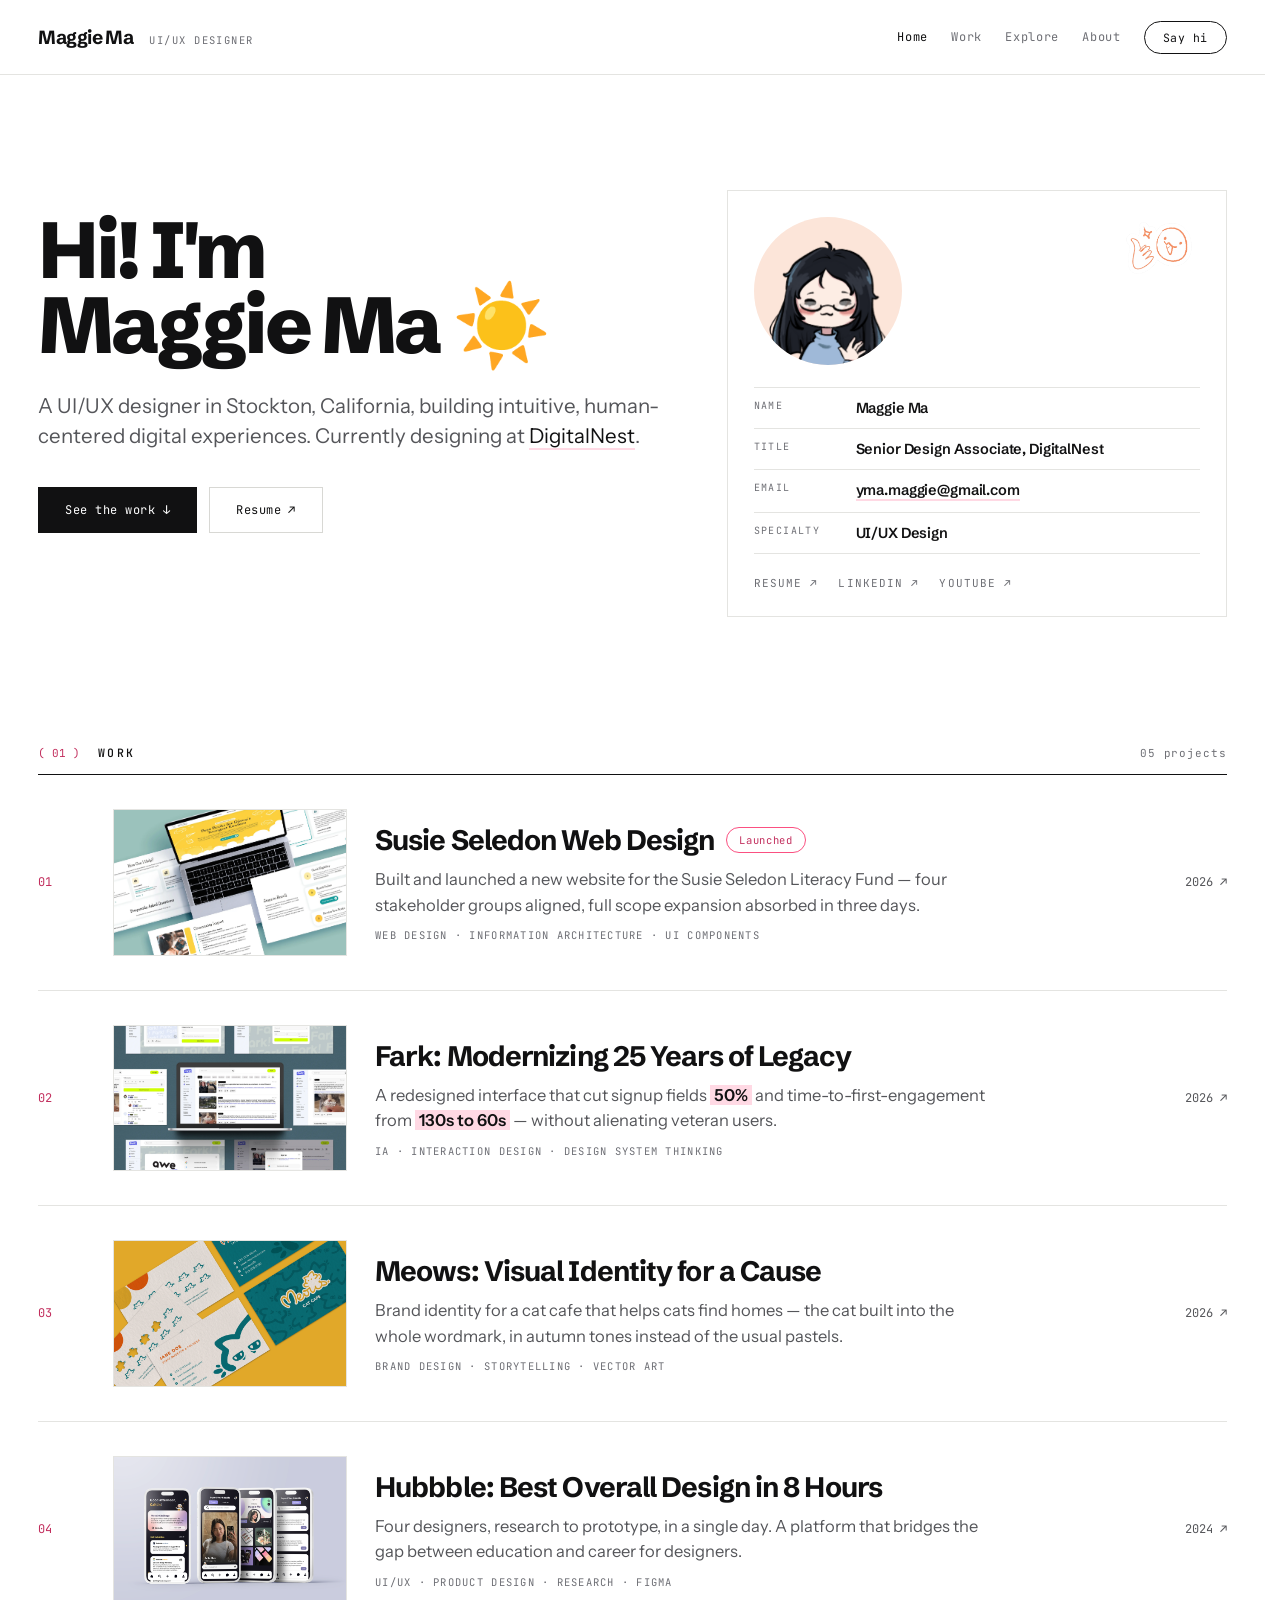
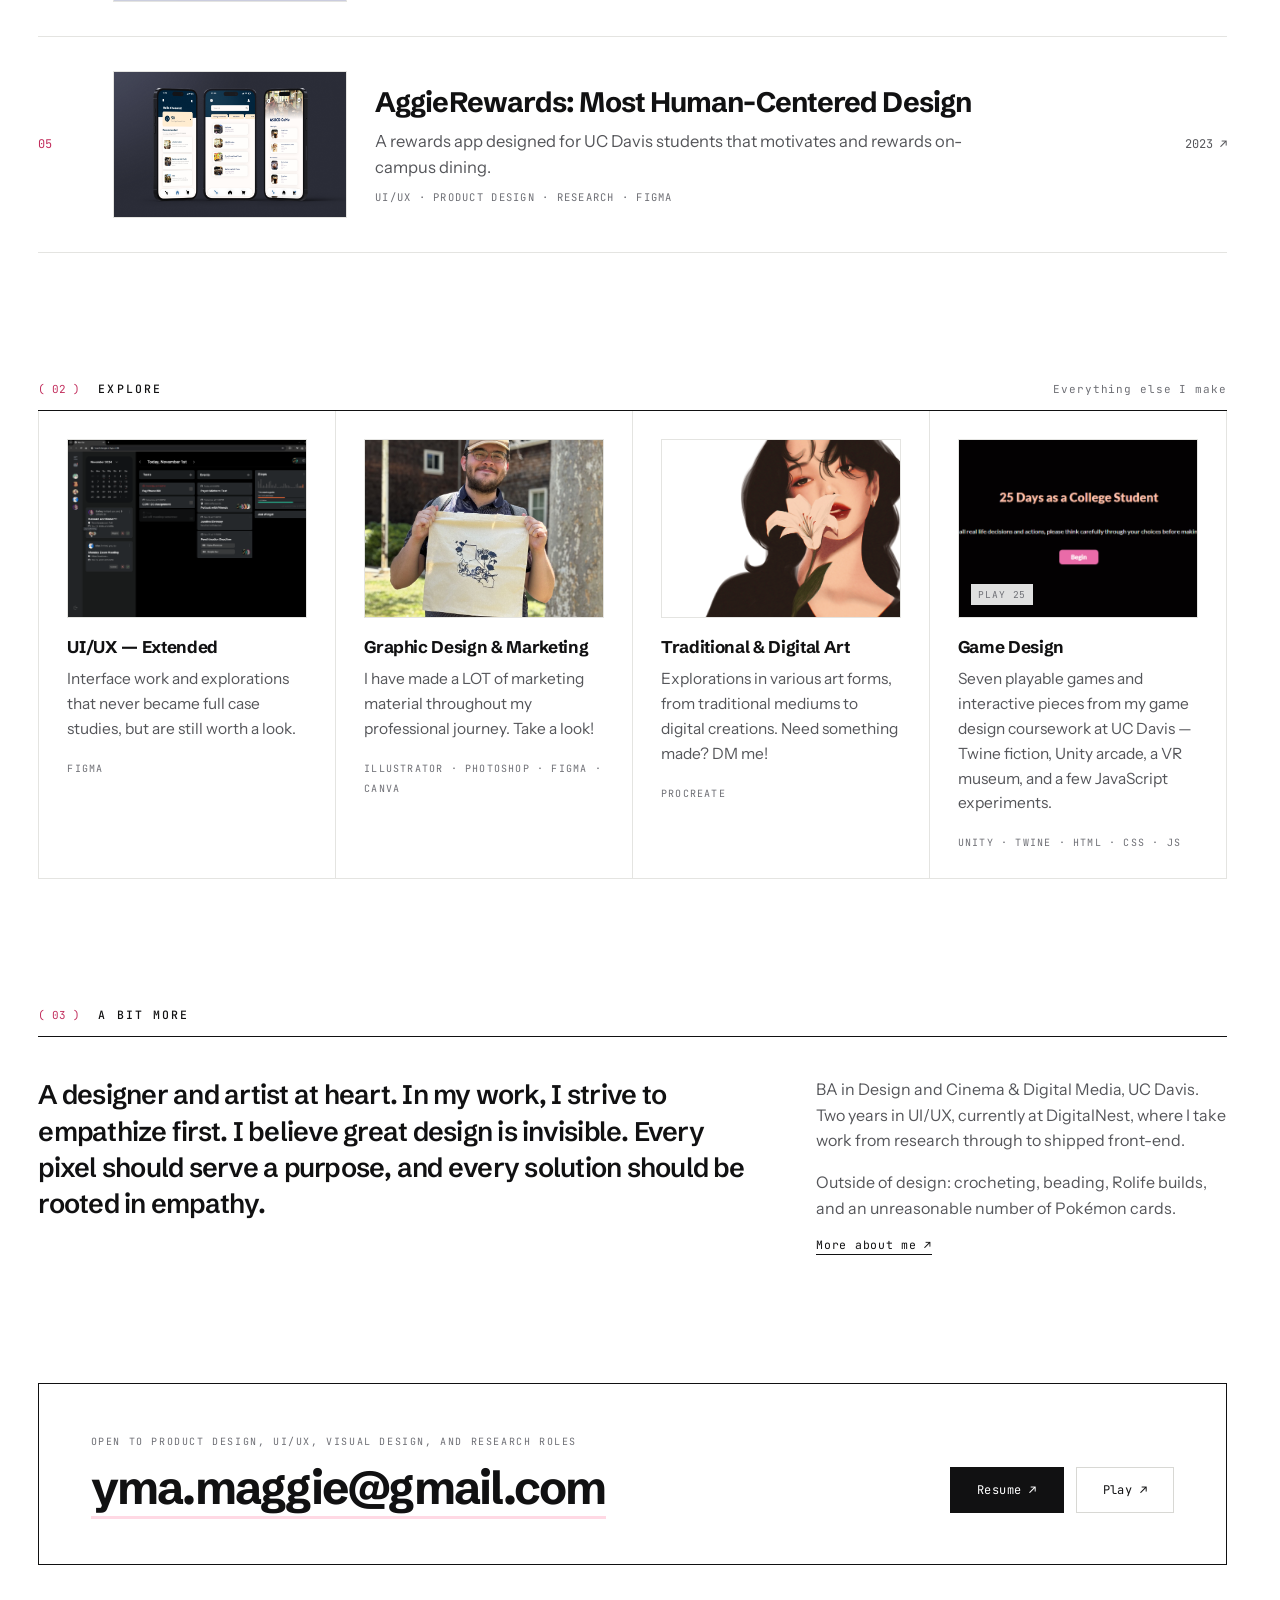
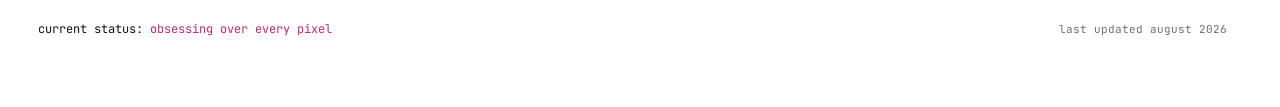
==== index.html @ 77ef9a09 "resume" ====
<!DOCTYPE html>
<html lang="en">

<head>
  <meta charset="utf-8">
  <meta name="viewport" content="width=device-width, initial-scale=1">
  <title>Maggie Ma — UI/UX Designer</title>
  <link rel="preconnect" href="https://fonts.googleapis.com">
  <link rel="preconnect" href="https://fonts.gstatic.com" crossorigin="crossorigin">
  <link
    href="https://fonts.googleapis.com/css2?family=Schibsted+Grotesk:wght@400;500;600;700;800&family=Instrument+Sans:wght@400;500;600&family=JetBrains+Mono:wght@400;500&display=swap"
    rel="stylesheet">
  <link rel="stylesheet" href="css/styles.css">
  <link rel="icon" type="image/png" href="images/favicon.png">

</head>

<body>
  <div class="page">
    <div class="site-nav" data-site-nav="true">
      <div class="nav-inner">
        <a href="#home" class="nav-brand">
          <span class="nav-brand-name">Maggie Ma</span>
          <span class="nav-brand-role">UI/UX Designer</span>
        </a>
        <div class="nav-links">
          <a href="#home" class="nav-link" data-nav="home">Home</a>
          <a href="#work" class="nav-link" data-nav="work">Work</a>
          <a href="#explore" class="nav-link" data-nav="explore">Explore</a>
          <a href="about.html" class="nav-link" data-nav="about">About</a>
          <a href="mailto:yma.maggie@gmail.com" class="nav-cta">Say hi</a>
        </div>
      </div>
    </div>
    <section id="home" class="home-hero">
      <div class="home-hero-row">
        <div class="home-hero-text">
          <h1 class="heading-hero">Hi! I'm Maggie Ma <span class="floaty">&#9728;&#65039;</span></h1>
          <p class="body-lead" style="margin-top: 30px; max-width: 60ch;">A UI/UX designer in Stockton, California,
            building intuitive, human-centered digital experiences. Currently designing at <a
              href="https://digitalnest.org" target="_blank" rel="noopener noreferrer"
              class="link-underline">DigitalNest</a>.</p>
          <div class="btn-group" style="margin-top: 36px;">
            <a href="#work" class="btn btn-dark">See the work &#8595;</a>
            <a href="https://drive.google.com/file/d/1v9c2A5avQwtP8EB7tjZPqSBOcEuLeegD/view?usp=sharing" target="_blank"
              rel="noopener noreferrer" class="btn btn-outline">Resume &#8599;</a>
          </div>
        </div>

        <div class="id-card">
          <div class="id-card-top">
            <div id="avatar" class="id-card-avatar">
              <img src="images/base.PNG" alt="Illustrated portrait of Maggie" class="id-card-avatar-layer">
              <img src="images/brows.PNG" alt="" data-move="17" class="id-card-avatar-layer">
              <img src="images/cheeks.png" alt="" data-move="14" class="id-card-avatar-layer">
              <img src="images/eyes.GIF" alt="" data-move="11" class="id-card-avatar-layer">
              <img src="images/glasses.PNG" alt="" data-move="8" class="id-card-avatar-layer">
              <img src="images/mouth.png" alt="" data-move="5" class="id-card-avatar-layer">
              <img src="images/hairtop.png" alt="" class="id-card-avatar-layer">
            </div>
            <div class="id-card-doodle">
              <img src="images/doodle.png" alt="">
            </div>
          </div>

          <div class="id-card-rows">
            <div class="id-card-row">
              <span class="id-card-row-label">Name</span>
              <span class="id-card-row-value">Maggie Ma</span>
            </div>
            <div class="id-card-row">
              <span class="id-card-row-label">Title</span>
              <span class="id-card-row-value">Senior Design Associate, DigitalNest</span>
            </div>
            <div class="id-card-row">
              <span class="id-card-row-label">Email</span>
              <a href="mailto:yma.maggie@gmail.com" class="id-card-row-value is-link">yma.maggie@gmail.com</a>
            </div>
            <div class="id-card-row">
              <span class="id-card-row-label">Specialty</span>
              <span class="id-card-row-value">UI/UX Design</span>
            </div>
          </div>

          <div class="id-card-links">
            <a href="https://drive.google.com/file/d/1v9c2A5avQwtP8EB7tjZPqSBOcEuLeegD/view?usp=sharing" target="_blank"
              rel="noopener noreferrer" aria-label="Resume (PDF)">Resume &#8599;</a>
            <a href="https://www.linkedin.com/in/maggiema209/" target="_blank" rel="noopener noreferrer"
              aria-label="LinkedIn">LinkedIn &#8599;</a>
            <a href="https://www.youtube.com/@celice_/videos" target="_blank" rel="noopener noreferrer"
              aria-label="YouTube">YouTube &#8599;</a>
          </div>
        </div>
      </div>
    </section>

    <section id="work" class="home-hero"
      style="padding-top: clamp(80px, 10vw, 130px); scroll-margin-top: calc(16px - clamp(80px, 10vw, 130px));">
      <div class="section-heading-row">
        <div class="section-heading-group">
          <span class="section-index">( 01 )</span>
          <h2 class="nav-label">Work</h2>
        </div>
        <span class="section-count">05 projects</span>
      </div>

      <a href="seledon-case-study.html" class="work-row">
        <span class="work-row-number">01</span>
        <img src="images/seledon_thumbnail.webp" alt="Susie Seledon Literacy Fund website" class="work-row-thumb">
        <div class="work-row-info">
          <div class="work-row-title-line">
            <h3 class="heading-card">Susie Seledon Web Design</h3> <span class="tag-pill">Launched</span>
          </div>
          <p class="work-row-desc">Built and launched a new website for the Susie Seledon Literacy Fund — four
            stakeholder groups aligned, full scope expansion absorbed in three days.</p>
          <span class="work-row-skills">Web Design &middot; Information Architecture &middot; UI Components</span>
        </div>
        <span class="work-row-year">2026 &#8599;</span>
      </a>

      <a href="fark-case-study.html" class="work-row">
        <span class="work-row-number">02</span>
        <img src="images/fark_thumbnail.webp" alt="Fark.com redesign screens" class="work-row-thumb">
        <div class="work-row-info">
          <div class="work-row-title-line">
            <h3 class="heading-card">Fark: Modernizing 25 Years of Legacy</h3>
          </div>
          <p class="work-row-desc">A redesigned interface that cut signup fields <strong class="mark">50%</strong> and
            time-to-first-engagement from <strong class="mark">130s to 60s</strong> — without alienating veteran users.
          </p>
          <span class="work-row-skills">IA &middot; Interaction Design &middot; Design System Thinking</span>
        </div>
        <span class="work-row-year">2026 &#8599;</span>
      </a>

      <a href="meows-case-study.html" class="work-row">
        <span class="work-row-number">03</span>
        <img src="images/meows_thumbnail.png" alt="Meows Cat Cafe brand collateral" class="work-row-thumb">
        <div class="work-row-info">
          <div class="work-row-title-line">
            <h3 class="heading-card">Meows: Visual Identity for a Cause</h3>
          </div>
          <p class="work-row-desc">Brand identity for a cat cafe that helps cats find homes — the cat built into the
            whole wordmark, in autumn tones instead of the usual pastels.</p>
          <span class="work-row-skills">Brand Design &middot; Storytelling &middot; Vector Art</span>
        </div>
        <span class="work-row-year">2026 &#8599;</span>
      </a>

      <a href="hubbble-case-study.html" class="work-row">
        <span class="work-row-number">04</span>
        <img src="images/hubbble.png" alt="Hubbble app screens" class="work-row-thumb">
        <div class="work-row-info">
          <div class="work-row-title-line">
            <h3 class="heading-card">Hubbble: Best Overall Design in 8 Hours</h3>
          </div>
          <p class="work-row-desc">Four designers, research to prototype, in a single day. A platform that bridges the
            gap between education and career for designers.</p>
          <span class="work-row-skills">UI/UX &middot; Product Design &middot; Research &middot; Figma</span>
        </div>
        <span class="work-row-year">2024 &#8599;</span>
      </a>

      <a href="aggierewards-case-study.html" class="work-row">
        <span class="work-row-number">05</span>
        <img src="images/aggierewards.png" alt="AggieRewards app screens" class="work-row-thumb">
        <div class="work-row-info">
          <div class="work-row-title-line">
            <h3 class="heading-card">AggieRewards: Most Human-Centered Design</h3>
          </div>
          <p class="work-row-desc">A rewards app designed for UC Davis students that motivates and rewards on-campus
            dining.</p>
          <span class="work-row-skills">UI/UX &middot; Product Design &middot; Research &middot; Figma</span>
        </div>
        <span class="work-row-year">2023 &#8599;</span>
      </a>

    </section>

    <section id="explore" class="home-hero"
      style="padding-top: clamp(80px, 10vw, 130px); scroll-margin-top: calc(16px - clamp(80px, 10vw, 130px));">
      <div class="section-heading-row">
        <div class="section-heading-group">
          <span class="section-index">( 02 )</span>
          <h2 class="nav-label">Explore</h2>
        </div>
        <span class="section-count">Everything else I make</span>
      </div>

      <div class="explore-grid" style="border-top: 0; margin-top: 0;">
        <a href="uiux-extended.html" class="explore-card">
          <img src="images/design_thumbnail.png"
            alt="Dashboard interface concept with tasks, events and activity widgets" class="explore-card-img"
            style="object-position: left top;">
          <div>
            <h3 class="heading-xs">UI/UX &mdash; Extended</h3>
            <p class="explore-card-desc">Interface work and explorations that never became full case studies, but are
              still worth a look.</p>
            <span class="explore-card-tag">Figma</span>
          </div>
        </a>

        <a href="graphic-design.html" class="explore-card">
          <img src="images/marketing_totebag.jpg" alt="Screen-printed UC Davis transfer tote bag held up on campus"
            class="explore-card-img">
          <div>
            <h3 class="heading-xs">Graphic Design &amp; Marketing</h3>
            <p class="explore-card-desc">I have made a LOT of marketing material throughout my professional journey.
              Take a look!</p>
            <span class="explore-card-tag">Illustrator &middot; Photoshop &middot; Figma &middot; Canva</span>
          </div>
        </a>

        <a href="art.html" class="explore-card">
          <img src="images/art_lily.png" alt="Digital painting of a woman holding a white lily" class="explore-card-img"
            style="object-position: center top; background: var(--color-white);">
          <div>
            <h3 class="heading-xs">Traditional &amp; Digital Art</h3>
            <p class="explore-card-desc">Explorations in various art forms, from traditional mediums to digital
              creations. Need something made? DM me!</p>
            <span class="explore-card-tag">Procreate</span>
          </div>
        </a>

        <a href="play.html" class="explore-card explore-card--wide">
          <div class="explore-card-swatch"
            style="background-image: url('images/play_25.png'), repeating-linear-gradient(135deg, #efefec 0 1px, transparent 1px 11px); background-size: cover, auto;">
            <span class="swatch-chip">play 25</span>
          </div>
          <div>
            <h3 class="heading-xs">Game Design</h3>
            <p class="explore-card-desc" style="max-width: 68ch;">Seven playable games and interactive pieces from my
              game design coursework at UC Davis &mdash; Twine fiction, Unity arcade, a VR museum, and a few JavaScript
              experiments.</p>
            <span class="explore-card-tag">Unity &middot; Twine &middot; HTML &middot; CSS &middot; JS</span>
          </div>
        </a>
      </div>
    </section>

    <section id="about" class="home-hero"
      style="padding-top: clamp(80px, 10vw, 130px); scroll-margin-top: calc(16px - clamp(80px, 10vw, 130px));">
      <div
        style="display: flex; align-items: baseline; gap: 18px; border-bottom: 1px solid var(--color-ink); padding-bottom: 14px;">
        <span class="section-index">( 03 )</span>
        <h2 class="nav-label">A bit more</h2>
      </div>
      <div
        style="display: flex; flex-wrap: wrap; gap: 40px clamp(40px, 5vw, 96px); padding-top: 40px; align-items: flex-start;">
        <p
          style="flex: 120 1 520px; margin: 0; font-family: var(--font-display); font-weight: 600; font-size: clamp(21px, 2.1vw, 30px); line-height: 1.35; letter-spacing: -0.028em; color: var(--color-ink); max-width: 42ch;">
          A designer and artist at heart. In my work, I strive to empathize first.&nbsp;I believe great design is
          invisible. Every pixel should serve a purpose, and every solution should be rooted in empathy.</p>
        <div style="flex: 1 1 260px; display: flex; flex-direction: column; gap: 16px;">
          <p class="body-copy-sm" style="font-size: 16px;">BA in Design and Cinema &amp; Digital Media, UC Davis. Two
            years in UI/UX, currently at DigitalNest, where I take work from research through to shipped front-end.</p>
          <p class="body-copy-sm" style="font-size: 16px;">Outside of design: crocheting, beading, Rolife builds, and an
            unreasonable number of Pok&eacute;mon cards.</p>
          <a href="about.html"
            style="font-family: var(--font-mono); font-size: 11.5px; letter-spacing: 0.06em; color: var(--color-ink); text-decoration: none; border-bottom: 1px solid var(--color-ink); align-self: flex-start; padding-bottom: 2px;">More
            about me &#8599;</a>
        </div>
      </div>
    </section>

    <section id="play" class="home-hero" style="padding-top: clamp(80px, 10vw, 130px);">
      <div
        style="border: 1px solid var(--color-ink); padding: clamp(32px, 4vw, 56px); display: flex; flex-wrap: wrap; gap: 32px 48px; justify-content: space-between; align-items: flex-end;">
        <div style="flex: 1 1 420px; min-width: 0;">
          <div class="closing-cta-label" style="margin-bottom: 16px;">Open to product design, UI/UX, visual design, and
            research roles</div>
          <a href="mailto:yma.maggie@gmail.com" class="closing-cta-email"
            style="font-size: clamp(26px, 3.6vw, 52px); line-height: 1.05;">yma.maggie@gmail.com</a>
        </div>
        <div class="btn-group">
          <a href="https://drive.google.com/file/d/1v9c2A5avQwtP8EB7tjZPqSBOcEuLeegD/view?usp=sharing" target="_blank"
            rel="noopener noreferrer" class="btn btn-dark">Resume &#8599;</a>
          <a href="play.html" class="btn btn-outline">Play &#8599;</a>
        </div>
      </div>
    </section>

    <footer class="site-footer">
      <p class="site-footer-status">current status: <span>obsessing over every pixel</span></p>
      <p class="site-footer-updated">last updated august 2026</p>
    </footer>
  </div>
  <script src="js/page-transitions.js"></script>
  <script src="js/site.js"></script>
</body>

</html>
---- css/styles.css ----
/* ==========================================================================
   Maggie Ma — Portfolio design system
     1. Reset & base
     2. Design tokens (colors, fonts, layout)
     3. Animations
     4. Layout / containers
     5. Navigation
     6. Buttons
     7. Typography (labels, headings, body text)
     8. Meta / stat blocks (Role, Year, Based in, etc.)
     9. Hero sections
     10. Bento grid (About page)
     11. ID card (home page hero)
     12. Work list rows (home page)
     13. Explore grid cards (home page)
     14. Case-study content (outcomes, callouts, insights, figures)
     15. Gallery + lightbox (Art, Graphic Design, UI/UX Extended, Meows)
     16. Play list
     17. Prev/next pager
     18. Footer & closing CTA
     19. Utilities
   ========================================================================== */

html {
  scrollbar-gutter: stable;
  overflow-y: scroll;
}

/* 1. Reset & base --------------------------------------------------------- */

* {
  box-sizing: border-box;
}

html {
  scroll-behavior: smooth;
  scroll-padding-top: 96px;
}

body {
  margin: 0;
  background: var(--color-bg);
  color: var(--color-body);
  font-family: var(--font-body);
  -webkit-font-smoothing: antialiased;
}

@media (prefers-reduced-motion: reduce) {
  html {
    scroll-behavior: auto;
  }
}

a {
  color: var(--color-ink);
}

a:hover {
  color: var(--color-link-hover);
}

::selection {
  background: var(--color-highlight);
  color: var(--color-ink);
}

img {
  max-width: 100%;
}

/* 2. Design tokens --------------------------------------------------------- */

:root {
  /* Colors */
  --color-bg: #ffffff;
  --color-bg-soft: #f7f7f5;
  --color-bg-hover: #fafaf8;
  --color-ink: #111112;
  /* headings, primary text on light bg */
  --color-body: #55565a;
  /* paragraph text */
  --color-muted: #6e6f75;
  /* labels, meta, secondary text */
  --color-border: #e4e4e1;
  --color-accent: #c22e5d;
  /* eyebrows, numbering, quote accents */
  --color-accent-bright: #fb5081;
  /* hover states on dark buttons/borders */
  --color-link-hover: #b82a58;
  --color-highlight: #ffd9e4;
  /* underline / mark background */
  --color-white: #ffffff;
  --color-on-dark: #ffffff;
  --color-on-dark-muted: #a9aab0;

  /* Fonts */
  --font-display: 'Schibsted Grotesk', sans-serif;
  --font-body: 'Instrument Sans', sans-serif;
  --font-mono: 'JetBrains Mono', monospace;

  /* Layout */
  --container-max: 1320px;
  --container-pad: clamp(20px, 3vw, 56px);
}

/* 3. Animations ------------------------------------------------------------ */

@keyframes fadeIn {
  from {
    opacity: 0;
  }

  to {
    opacity: 1;
  }
}

@keyframes contentIn {
  from {
    opacity: 0;
    transform: translateY(20px);
  }

  to {
    opacity: 1;
    transform: none;
  }
}

@keyframes panelIn {
  from {
    opacity: 0;
    transform: translateY(10px) scale(0.985);
  }

  to {
    opacity: 1;
    transform: none;
  }
}

@keyframes floaty {

  0%,
  100% {
    transform: translateY(0);
  }

  50% {
    transform: translateY(-7px);
  }
}

.floaty {
  display: inline-block;
  animation: floaty 4s ease-in-out infinite;
}

/* 4. Layout / containers ---------------------------------------------------- */

.page {
  font-family: var(--font-body);
  color: var(--color-body);
  background: var(--color-bg);
}

.container {
  max-width: var(--container-max);
  margin: 0 auto;
  padding: 0 var(--container-pad);
}

/* 5. Navigation -------------------------------------------------------------- */

.site-nav {
  position: sticky;
  top: 0;
  z-index: 40;
  background: rgba(255, 255, 255, 0.88);
  backdrop-filter: blur(14px);
  border-bottom: 1px solid var(--color-border);
}

.nav-inner {
  max-width: var(--container-max);
  margin: 0 auto;
  padding: 12px var(--container-pad);
  min-height: 74px;
  display: flex;
  align-items: center;
  justify-content: space-between;
  gap: 14px 32px;
  flex-wrap: wrap;
}

.nav-brand {
  display: flex;
  align-items: baseline;
  gap: 16px;
  min-width: 0;
  text-decoration: none;
}

.nav-brand-name {
  font-family: var(--font-display);
  font-weight: 700;
  font-size: 19px;
  letter-spacing: -0.03em;
  color: var(--color-ink);
  white-space: nowrap;
}

.nav-brand-role {
  font-family: var(--font-mono);
  font-size: 10.5px;
  letter-spacing: 0.14em;
  text-transform: uppercase;
  color: var(--color-muted);
  white-space: nowrap;
  overflow: hidden;
  text-overflow: ellipsis;
  min-width: 0;
}

.nav-links {
  display: flex;
  align-items: center;
  gap: 50px clamp(20px, 1.8vw, 32px);
  flex-wrap: wrap;
}

.nav-link {
  font-family: var(--font-mono);
  font-size: 12px;
  letter-spacing: 0.06em;
  text-decoration: none;
  color: var(--color-muted);
  white-space: nowrap;
}

.nav-link.is-active,
.nav-link[aria-current="page"] {
  color: var(--color-ink);
}

.nav-cta {
  font-family: var(--font-mono);
  font-size: 11.5px;
  letter-spacing: 0.04em;
  text-decoration: none;
  color: var(--color-ink);
  border: 1px solid var(--color-ink);
  border-radius: 999px;
  padding: 8px 18px;
  white-space: nowrap;
  transition: background 150ms ease, color 150ms ease;
}

.nav-cta:hover {
  background: var(--color-ink);
  color: var(--color-white);
}

/* 6. Buttons ------------------------------------------------------------------ */

.btn {
  font-family: var(--font-mono);
  font-size: 12px;
  letter-spacing: 0.04em;
  text-decoration: none;
  padding: 14px 26px;
  display: inline-block;
  transition: background 150ms ease, border-color 150ms ease, color 150ms ease;
}

.btn-dark {
  color: var(--color-white);
  background: var(--color-ink);
  border: 1px solid var(--color-ink);
}

.btn-dark:hover {
  background: var(--color-accent-bright);
  border-color: var(--color-accent-bright);
  color: var(--color-white);
}

.btn-outline {
  color: var(--color-ink);
  border: 1px solid #d8d8d4;
  background: transparent;
}

.btn-outline:hover {
  border-color: var(--color-ink);
}

.btn-group {
  display: flex;
  gap: 12px;
  flex-wrap: wrap;
}

/* 7. Typography ----------------------------------------------------------------- */

.eyebrow {
  font-family: var(--font-mono);
  font-size: 11px;
  letter-spacing: 0.18em;
  text-transform: uppercase;
  color: var(--color-accent);
}

.eyebrow-muted {
  font-family: var(--font-mono);
  font-size: 10px;
  letter-spacing: 0.16em;
  text-transform: uppercase;
  color: var(--color-muted);
}

.eyebrow-dark {
  font-family: var(--font-mono);
  font-size: 11px;
  letter-spacing: 0.16em;
  text-transform: uppercase;
  color: var(--color-on-dark-muted);
}

.section-index {
  font-family: var(--font-mono);
  font-size: 11px;
  color: var(--color-accent);
}

.tag-pill {
  font-family: var(--font-mono);
  font-size: 10.5px;
  letter-spacing: 0.06em;
  color: var(--color-accent);
  border: 1px solid var(--color-accent-bright);
  border-radius: 999px;
  padding: 5px 12px;
  white-space: nowrap;
}

.tag-chip {
  font-family: var(--font-mono);
  font-size: 10px;
  letter-spacing: 0.12em;
  text-transform: uppercase;
  color: var(--color-muted);
  border: 1px solid var(--color-border);
  padding: 6px 11px;
}

.tag-chip-row {
  display: flex;
  flex-wrap: wrap;
  gap: 8px;
}

.heading-hero {
  margin: 22px 0 0;
  font-family: var(--font-display);
  font-weight: 800;
  font-size: clamp(42px, 6.2vw, 92px);
  line-height: 0.94;
  letter-spacing: -0.04em;
  color: var(--color-ink);
  text-wrap: balance;
}

.heading-hero--compact {
  font-size: clamp(38px, 5.4vw, 78px);
  line-height: 0.98;
  letter-spacing: -0.042em;
}

.heading-page {
  margin: 0;
  font-family: var(--font-display);
  font-weight: 800;
  font-size: clamp(40px, 5.6vw, 82px);
  line-height: 0.96;
  letter-spacing: -0.04em;
  color: var(--color-ink);
  text-wrap: balance;
}

.heading-section {
  margin: 0;
  font-family: var(--font-display);
  font-weight: 700;
  font-size: clamp(24px, 2.6vw, 34px);
  letter-spacing: -0.03em;
  color: var(--color-ink);
}

.heading-card {
  margin: 0;
  font-family: var(--font-display);
  font-weight: 700;
  font-size: clamp(22px, 2.2vw, 30px);
  letter-spacing: -0.032em;
  color: var(--color-ink);
}

.heading-sub {
  margin: 0 0 16px;
  font-family: var(--font-display);
  font-weight: 700;
  font-size: 22px;
  letter-spacing: -0.028em;
  color: var(--color-ink);
}

.heading-xs {
  margin: 0 0 10px;
  font-family: var(--font-display);
  font-weight: 700;
  font-size: 17px;
  letter-spacing: -0.02em;
  color: var(--color-ink);
}

.heading-link {
  font-family: var(--font-display);
  font-weight: 700;
  font-size: 24px;
  letter-spacing: -0.03em;
  color: var(--color-ink);
}

.nav-label {
  margin: 0;
  font-family: var(--font-mono);
  font-size: 11.5px;
  letter-spacing: 0.18em;
  text-transform: uppercase;
  font-weight: 500;
  color: var(--color-ink);
}

.body-lead {
  margin: 34px 0 0;
  font-family: var(--font-body);
  font-size: clamp(18px, 1.6vw, 23px);
  line-height: 1.45;
  color: var(--color-body);
  max-width: 62ch;
}

.body-lead--loose {
  line-height: 1.55;
}

.body-copy {
  margin: 0 0 24px;
  font-family: var(--font-body);
  font-size: 17px;
  line-height: 1.68;
  color: var(--color-body);
  max-width: 68ch;
}

.body-copy-sm {
  margin: 0;
  font-family: var(--font-body);
  font-size: 15px;
  line-height: 1.6;
  color: var(--color-body);
}

.body-copy-list {
  margin: 0 0 24px;
  padding-left: 22px;
  max-width: 68ch;
}

.body-copy-list li {
  font-family: var(--font-body);
  font-size: 17px;
  line-height: 1.68;
  color: var(--color-body);
  margin-bottom: 12px;
}

.body-copy-list li:last-child {
  margin-bottom: 0;
}

.mark {
  color: var(--color-ink);
  font-weight: 600;
  background: var(--color-highlight);
  padding: 0 4px;
}

.link-underline {
  color: var(--color-ink);
  text-decoration: none;
  border-bottom: 2px solid var(--color-highlight);
  transition: border-color 150ms ease;
}

.link-underline:hover {
  border-bottom-color: var(--color-accent-bright);
}

.breadcrumb {
  padding: 34px 0 0;
  display: flex;
  align-items: center;
  gap: 12px;
  font-family: var(--font-mono);
  font-size: 11px;
  letter-spacing: 0.06em;
  color: var(--color-muted);
}

.breadcrumb a {
  color: var(--color-muted);
  text-decoration: none;
}

.breadcrumb .current {
  color: var(--color-ink);
}

/* 8. Meta / stat blocks -------------------------------------------------------- */

.meta-row {
  display: flex;
  flex-wrap: wrap;
  gap: 24px clamp(24px, 3vw, 48px);
  margin-top: clamp(48px, 6vw, 80px);
}

.meta-row--tight {
  gap: 22px 40px;
  margin-top: 0;
}

.meta-item {
  flex: 1 1 150px;
  border-top: 1px solid var(--color-border);
  padding-top: 14px;
}

.meta-item--wide {
  flex-basis: 160px;
}

.meta-label {
  font-family: var(--font-mono);
  font-size: 10px;
  letter-spacing: 0.16em;
  text-transform: uppercase;
  color: var(--color-muted);
  margin-bottom: 8px;
}

.meta-value {
  font-family: var(--font-display);
  font-weight: 600;
  font-size: 16px;
  line-height: 1.5;
  letter-spacing: -0.015em;
  color: var(--color-ink);
}

/* 9. Hero sections -------------------------------------------------------------- */

.hero {
  padding: clamp(48px, 7vw, 96px) 0 0;
}

.hero--narrow {
  max-width: 900px;
}

.hero--case-study {
  padding: 56px 0 72px;
  max-width: 1000px;
}

.hero-badges {
  display: flex;
  align-items: center;
  gap: 14px;
  flex-wrap: wrap;
}

.hero-columns {
  padding: clamp(48px, 7vw, 96px) 0 0;
  display: flex;
  flex-wrap: nowrap;
  row-gap: 40px;
  column-gap: 40px;
  align-items: flex-start;
}

.hero-columns-text {
  flex: 3 1 420px;
  min-width: 0;
}

.hero-portrait {
  flex: 2 1 200px;
  min-width: 200px;
  max-width: 420px;
}

.hero-portrait img {
  width: 100%;
  max-width: 420px;
  object-fit: cover;
  display: block;
  border: 1px solid var(--color-border);
  aspect-ratio: 1 / 1;
  border-radius: 50%;
}

.case-study-body {
  display: flex;
  flex-wrap: wrap;
  gap: 48px clamp(36px, 4.5vw, 88px);
  border-top: 1px solid var(--color-border);
  padding-top: 56px;
}

.case-study-sidebar {
  align-self: start;
  flex: 1 1 250px;
}

.case-study-main {
  flex: 120 1 640px;
  min-width: 0;
}

.case-study-main>img,
.case-study-main>figure>img {
  width: 100%;
  display: block;
  border: 1px solid var(--color-border);
}

.brief-box {
  margin-top: 40px;
  background: var(--color-bg-hover);
  border: 1px solid var(--color-border);
  padding: 30px;
  max-width: 68ch;
}

.brief-box--plain {
  background: transparent;
  border: none;
  padding: 40px 0 0;
}

.outcome-box {
  margin-top: 40px;
  border: 1px solid var(--color-ink);
  padding: 32px;
}

.outcome-note {
  margin: 0 0 24px;
  font-family: var(--font-mono);
  font-size: 10.5px;
  line-height: 1.7;
  color: var(--color-muted);
}

.stat-grid {
  display: grid;
  grid-template-columns: repeat(auto-fit, minmax(190px, 1fr));
  gap: 34px;
}

.stat-number {
  font-family: var(--font-display);
  font-weight: 700;
  font-size: 44px;
  letter-spacing: -0.04em;
  line-height: 1;
  color: var(--color-ink);
}

.stat-caption {
  margin: 12px 0 0;
  font-family: var(--font-body);
  font-size: 14.5px;
  line-height: 1.55;
  color: var(--color-body);
}

/* 10. Bento grid (About page) --------------------------------------------------- */

.bento-grid {
  display: grid;
  grid-template-columns: repeat(8, minmax(0, 1fr));
  gap: 16px;
  min-width: 0;
}

.bento-tile {
  min-width: 0;
  background: var(--color-bg-soft);
  border: 1px solid var(--color-border);
  padding: clamp(24px, 2.6vw, 40px);
}

.bento-tile-header {
  display: flex;
  align-items: baseline;
  gap: 14px;
  margin-bottom: 20px;
}

.bento-tile--dark {
  background: var(--color-ink);
  padding: clamp(24px, 2.6vw, 40px);
  display: flex;
  flex-direction: column;
  justify-content: space-between;
  gap: 28px;
}

.bento-tile--dark .bento-tile-header {
  margin-bottom: 0;
}

.bento-quote {
  margin: 0;
  font-family: var(--font-display);
  font-weight: 700;
  font-size: clamp(20px, 1.9vw, 26px);
  line-height: 1.28;
  letter-spacing: -0.03em;
  color: var(--color-white);
  text-wrap: pretty;
}

.bento-tile--image {
  min-width: 0;
  min-height: 200px;
  background-color: var(--color-bg-soft);
  background-size: cover;
  background-position: center center;
  border: 1px solid var(--color-border);
}

.col-span-2 {
  grid-column: span 2;
}

.col-span-3 {
  grid-column: span 3;
}

.col-span-5 {
  grid-column: span 5;
}

@media (max-width: 900px) {
  .bento-grid {
    grid-template-columns: repeat(4, minmax(0, 1fr));
  }

  .bento-grid>* {
    grid-column: span 4 !important;
  }

  .bento-tile--image {
    grid-column: span 2 !important;
  }
}

@media (max-width: 480px) {
  .bento-tile--image {
    grid-column: span 4 !important;
  }
}

@media (max-width: 760px) {
  .hero-columns {
    flex-direction: column !important;
    column-gap: 0 !important;
  }

  .hero-columns>.hero-portrait {
    order: -1 !important;
    min-width: 0 !important;
    flex: 0 0 auto !important;
  }

  .hero-columns>.hero-portrait img {
    max-width: 260px !important;
  }
}

/* 11. ID card (home page hero) ---------------------------------------------------- */

.home-hero {
  padding: clamp(56px, 9vw, 120px) var(--container-pad) 0;
  max-width: var(--container-max);
  margin: 0 auto;
  scroll-margin-top: calc(16px - clamp(56px, 9vw, 120px));
}

.home-hero-row {
  display: flex;
  flex-wrap: wrap;
  row-gap: 56px;
  column-gap: 64px;
  align-items: flex-start;
}

.home-hero-text {
  flex: 120 1 560px;
  min-width: 0;
}

.id-card {
  /* flex: 0 1 340px; */
  width: 100%;
  max-width: 500px;
  min-width: 0;
  border: 1px solid var(--color-border);
  padding: 26px;
  display: flex;
  flex-direction: column;
  gap: 22px;
  background: var(--color-white);
}

.id-card-top {
  display: flex;
  gap: 22px;
  align-items: flex-start;
  flex-wrap: wrap;
}

.id-card-avatar {
  flex: 0 0 148px;
  width: 148px;
  height: 148px;
  border-radius: 50%;
  background: #fce5d9;
  position: relative;
  overflow: hidden;
}

.id-card-avatar-layer {
  position: absolute;
  /* left: -12.5%; */
  top: -5%;
  width: 400%;
  height: auto;
  display: block;
  will-change: transform;
}

.id-card-doodle {
  flex: 1 1 90px;
  min-width: 0;
  display: flex;
  justify-content: flex-end;
  align-items: flex-start;
}

.id-card-doodle img {
  width: 82px;
  height: auto;
  display: block;
  opacity: 0.9;
}

.id-card-rows {
  display: flex;
  flex-direction: column;
}

.id-card-row {
  display: flex;
  gap: 14px;
  border-top: 1px solid var(--color-border);
  padding: 11px 0;
}

.id-card-rows .id-card-row:last-child {
  border-bottom: 1px solid var(--color-border);
}

.id-card-row-label {
  flex: 0 0 88px;
  font-family: var(--font-mono);
  font-size: 10px;
  letter-spacing: 0.14em;
  text-transform: uppercase;
  color: var(--color-muted);
}

.id-card-row-value {
  font-family: var(--font-display);
  font-weight: 600;
  font-size: 14.5px;
  letter-spacing: -0.01em;
  color: var(--color-ink);
}

.id-card-row-value.is-link {
  text-decoration: none;
  border-bottom: 2px solid var(--color-highlight);
  word-break: break-all;
  transition: border-color 150ms ease;
}

.id-card-row-value.is-link:hover {
  border-bottom-color: var(--color-accent);
}

.id-card-links {
  display: flex;
  gap: 20px;
  flex-wrap: wrap;
}

.id-card-links a {
  font-family: var(--font-mono);
  font-size: 11px;
  letter-spacing: 0.1em;
  text-transform: uppercase;
  color: var(--color-muted);
  text-decoration: none;
  transition: color 150ms ease;
}

.id-card-links a:hover {
  color: var(--color-accent);
}

/* 12. Work list rows (home page) ------------------------------------------------- */

.section-heading-row {
  display: flex;
  align-items: baseline;
  justify-content: space-between;
  border-bottom: 1px solid var(--color-ink);
  padding-bottom: 14px;
  gap: 20px;
  flex-wrap: wrap;
}

.section-heading-group {
  display: flex;
  align-items: baseline;
  gap: 18px;
}

.section-count {
  font-family: var(--font-mono);
  font-size: 11px;
  letter-spacing: 0.08em;
  color: var(--color-muted);
}

.work-row {
  display: grid;
  grid-template-columns: 46px minmax(130px, 0.3fr) minmax(0, 1fr) auto;
  gap: clamp(18px, 2.2vw, 40px);
  align-items: center;
  padding: 34px 0;
  border-bottom: 1px solid var(--color-border);
  text-decoration: none;
  transition: background 150ms ease;
}

.work-row:hover {
  background: var(--color-bg-hover);
}

.work-row-number {
  font-family: var(--font-mono);
  font-size: 12px;
  color: var(--color-accent);
}

.work-row-thumb {
  width: 100%;
  aspect-ratio: 16 / 10;
  object-fit: cover;
  display: block;
  border: 1px solid var(--color-border);
}

.work-row-info {
  display: flex;
  flex-direction: column;
  gap: 10px;
}

.work-row-title-line {
  display: flex;
  align-items: center;
  gap: 12px;
  flex-wrap: wrap;
}

.work-row-desc {
  margin: 0;
  font-family: var(--font-body);
  font-size: 16.5px;
  line-height: 1.55;
  color: var(--color-body);
  max-width: 56ch;
}

.work-row-skills {
  font-family: var(--font-mono);
  font-size: 10.5px;
  letter-spacing: 0.12em;
  text-transform: uppercase;
  color: var(--color-muted);
}

.work-row-year {
  font-family: var(--font-mono);
  font-size: 12px;
  color: var(--color-body);
  white-space: nowrap;
}

/* Mobile vertical stack for Work rows */
@media (max-width: 640px) {
  .work-row {
    display: flex;
    flex-direction: column;
    align-items: flex-start;
    gap: 16px;
    padding: 28px 0;
  }

  .work-row-thumb {
    width: 100%;
  }

  .work-row-year {
    align-self: flex-start;
  }
}

/* 13. Explore grid cards (home page) ---------------------------------------------- */

.explore-grid {
  display: grid;
  grid-template-columns: repeat(4, 1fr);
  /* Step 1: 4-column row by default */
  gap: 1px;
  background: var(--color-border);
  border: 1px solid var(--color-border);
  margin: clamp(64px, 8vw, 110px) 0 0;
}

.explore-card {
  background: var(--color-white);
  padding: 28px;
  text-decoration: none;
  display: flex;
  flex-direction: column;
  gap: 18px;
  transition: background 150ms ease;
}

.explore-card:hover {
  background: var(--color-bg-hover);
}

.explore-card-img {
  width: 100%;
  aspect-ratio: 4 / 3;
  object-fit: cover;
  display: block;
  border: 1px solid var(--color-border);
}

.explore-card-desc {
  margin: 0 0 14px;
  font-family: var(--font-body);
  font-size: 15.5px;
  line-height: 1.6;
  color: var(--color-body);
}

.explore-card-tag {
  font-family: var(--font-mono);
  font-size: 10px;
  letter-spacing: 0.12em;
  text-transform: uppercase;
  color: var(--color-muted);
}

.explore-card--wide {
  grid-column: span 1;
}

.explore-card-swatch {
  width: 100%;
  background-color: var(--color-bg-soft);
  background-image: repeating-linear-gradient(135deg, #efefec 0 1px, transparent 1px 11px);
  background-size: auto;
  background-position: center center;
  border: 1px solid var(--color-border);
  aspect-ratio: 4 / 3;
  display: flex;
  align-items: flex-end;
  padding: 12px;
}

.swatch-chip {
  font-family: var(--font-mono);
  font-size: 9.5px;
  letter-spacing: 0.1em;
  text-transform: uppercase;
  color: var(--color-muted);
  background: rgba(255, 255, 255, 0.88);
  padding: 4px 7px;
}

@media (max-width: 1200px) {
  .explore-grid {
    grid-template-columns: repeat(3, 1fr);
  }

  .explore-card--wide {
    grid-column: 1 / -1;
    /* Spans across all 3 columns */
    display: grid;
    grid-template-columns: minmax(0, 320px) minmax(0, 1fr);
    gap: 18px 30px;
    align-items: center;
  }
}

@media (max-width: 850px) {
  .explore-grid {
    grid-template-columns: repeat(2, 1fr);
  }

  .explore-card--wide {
    grid-column: span 1;
    display: flex;
    flex-direction: column;
    align-items: stretch;
  }
}

/* Mobile screens (~580px and below) -> 1x4 column stack */
@media (max-width: 580px) {
  .explore-grid {
    grid-template-columns: 1fr;
  }

  .explore-card--wide {
    grid-column: span 1;
  }
}

/* 14. Case-study content: callouts, insights, figures ------------------------------ */

.section-block {
  margin-top: 88px;
}

.section-block-header {
  display: flex;
  align-items: baseline;
  gap: 16px;
  border-bottom: 1px solid var(--color-border);
  padding-bottom: 12px;
  margin-bottom: 32px;
}

.quote-block {
  border-left: 2px solid var(--color-accent-bright);
  padding: 4px 0 4px 26px;
  max-width: 68ch;
  margin-bottom: 32px;
}

.quote-block:last-child {
  margin-bottom: 0;
}

.quote-block p,
.quote-block div {
  margin: 0;
  font-family: var(--font-display);
  font-weight: 600;
  font-size: clamp(18px, 1.9vw, 21px);
  line-height: 1.45;
  letter-spacing: -0.02em;
  color: var(--color-ink);
}

.figure {
  margin: 32px 0 0;
}

.figure img {
  width: 100%;
  display: block;
  border: 1px solid var(--color-border);
  background: var(--color-white);
}

.figure-caption {
  margin-top: 10px;
  font-family: var(--font-mono);
  font-size: 10.5px;
  letter-spacing: 0.08em;
  color: var(--color-muted);
}

.content-image {
  width: 100%;
  height: auto;
  display: block;
  margin-bottom: 44px;
}

.content-image--tight {
  margin-bottom: 24px;
}

.content-image--none {
  margin-bottom: 0;
}

.content-image--framed {
  border: 1px solid var(--color-border);
}

.stat-finding-grid {
  display: grid;
  grid-template-columns: repeat(auto-fit, minmax(280px, 1fr));
  gap: 24px;
}

.stat-finding {
  border-top: 2px solid var(--color-ink);
  padding-top: 20px;
}

.stat-finding-number {
  font-family: var(--font-display);
  font-weight: 700;
  font-size: 40px;
  letter-spacing: -0.04em;
  line-height: 1;
  color: var(--color-ink);
}

.stat-finding h4 {
  margin: 14px 0 8px;
  font-family: var(--font-display);
  font-weight: 700;
  font-size: 16px;
  letter-spacing: -0.02em;
  color: var(--color-ink);
}

.insight-grid {
  display: grid;
  grid-template-columns: repeat(auto-fit, minmax(220px, 1fr));
  gap: 28px;
}

.insight-grid--wide {
  grid-template-columns: repeat(auto-fit, minmax(200px, 1fr));
  gap: 34px;
}

.insight-item {
  border-top: 2px solid var(--color-ink);
  padding-top: 18px;
}

.insight-item-label {
  font-family: var(--font-mono);
  font-size: 10px;
  letter-spacing: 0.16em;
  text-transform: uppercase;
  color: var(--color-muted);
  margin-bottom: 10px;
}

.carry-forward {
  margin-top: 88px;
  border-top: 1px solid var(--color-ink);
  padding-top: 40px;
}

.carry-forward-label {
  font-family: var(--font-mono);
  font-size: 10px;
  letter-spacing: 0.16em;
  text-transform: uppercase;
  color: var(--color-accent);
  margin-bottom: 28px;
}

.demo-frame {
  display: flex;
  justify-content: center;
  background: var(--color-bg-soft);
  border: 1px solid var(--color-border);
  padding: 40px 20px;
}

.demo-frame img {
  width: auto;
  max-width: 100%;
  height: 620px;
  display: block;
}

.demo-frame-grid {
  display: grid;
  grid-template-columns: repeat(auto-fit, minmax(260px, 1fr));
  gap: 20px;
  background: var(--color-bg-soft);
  border: 1px solid var(--color-border);
  padding: 40px 20px;
  justify-items: center;
  margin-bottom: 34px;
}

.demo-frame-grid img {
  width: auto;
  max-width: 100%;
  height: 620px;
  display: block;
}

/* 15. Gallery + lightbox ------------------------------------------------------------ */

.gallery-header {
  display: flex;
  align-items: baseline;
  justify-content: space-between;
  border-bottom: 1px solid var(--color-ink);
  padding-bottom: 14px;
  gap: 20px;
  flex-wrap: wrap;
}

.gallery-header-label {
  font-family: var(--font-mono);
  font-size: 11.5px;
  letter-spacing: 0.18em;
  text-transform: uppercase;
  color: var(--color-ink);
}

.gallery-grid {
  display: grid;
  grid-template-columns: repeat(auto-fill, minmax(210px, 1fr));
  grid-auto-rows: 190px;
  grid-auto-flow: dense;
  gap: 12px;
  padding-top: 26px;
}

.gallery-grid--tight {
  grid-auto-rows: 150px;
  gap: 14px;
}

.gallery-tile {
  grid-row: span 1;
  border: 1px solid var(--color-border);
  background-color: var(--color-bg-soft);
  background-size: cover;
  background-position: center center;
  background-repeat: no-repeat;
  padding: 12px;
  cursor: zoom-in;
  display: flex;
  align-items: flex-end;
  text-align: left;
  overflow: hidden;

  /* GPU acceleration & smooth hover properties */
  will-change: transform;
  backface-visibility: hidden;

  transition: border-color 200ms ease, transform 250ms cubic-bezier(0.2, 0.8, 0.2, 1), box-shadow 250ms ease;
}

.gallery-tile:hover {
  border-color: var(--color-ink);
  transform: translateY(-3px);
  box-shadow: 0 10px 24px rgba(17, 17, 18, 0.10);
}

.gallery-tile-label {
  font-family: var(--font-mono);
  font-size: 9.5px;
  letter-spacing: 0.1em;
  text-transform: uppercase;
  color: var(--color-muted);
  background: rgba(255, 255, 255, 0.88);
  padding: 4px 7px;
}

.gallery-tile--overlay {
  position: relative;
  padding: 0;
  align-items: stretch;
  background-image: none;
}

.gallery-tile--overlay .gallery-tile-label {
  position: absolute;
  left: 0;
  right: 0;
  bottom: 0;
  padding: 30px 14px 11px;
  background: linear-gradient(to top, rgba(17, 17, 18, 0.74), rgba(17, 17, 18, 0));
  color: var(--color-white);
}

.row-span-1 {
  grid-row: span 1;
}

.row-span-2 {
  grid-row: span 2;
}

.row-span-3 {
  grid-row: span 3;
}

.gallery-grid .col-span-2 {
  grid-column: span 2;
}

.lightbox-overlay {
  position: fixed;
  inset: 0;
  z-index: 90;
  background: rgba(17, 17, 18, 0.86);
  backdrop-filter: blur(6px);
  display: none;
  align-items: center;
  justify-content: center;
  padding: clamp(20px, 5vw, 64px);
  cursor: zoom-out;
  overflow: auto;
  animation: fadeIn 200ms ease both;
}

.lightbox-overlay.is-open {
  display: flex;
}

.lightbox-panel {
  position: relative;
  max-width: 100%;
  width: fit-content;
  margin: auto;
  padding: 36px 0 30px;
  display: flex;
  flex-direction: column;
  animation: panelIn 260ms cubic-bezier(0.2, 0.8, 0.2, 1) both;
  cursor: default;
}

.lightbox-head {
  position: absolute;
  top: 0;
  left: 0;
  right: 0;
  display: flex;
  align-items: baseline;
  justify-content: space-between;
  gap: 20px;
}

.lightbox-label {
  font-family: var(--font-mono);
  font-size: 11px;
  letter-spacing: 0.14em;
  text-transform: uppercase;
  color: var(--color-white);
  min-width: 0;
  overflow: hidden;
  text-overflow: ellipsis;
  white-space: nowrap;
}

.lightbox-close {
  font-family: var(--font-mono);
  font-size: 12px;
  color: var(--color-white);
  background: transparent;
  border: 1px solid rgba(255, 255, 255, 0.4);
  border-radius: 999px;
  padding: 7px 15px;
  cursor: pointer;
  flex: 0 0 auto;
  transition: background 150ms ease, color 150ms ease;
}

.lightbox-close:hover {
  background: var(--color-white);
  color: var(--color-ink);
}

.lightbox-image {
  background-color: var(--color-white);
  border: 1px solid rgba(255, 255, 255, 0.2);
  width: auto;
  min-width: 200px;
  max-width: 100%;
  align-self: center;
  background-size: contain;
  background-position: center center;
  background-repeat: no-repeat;
}

.lightbox-src {
  font-family: var(--font-mono);
  font-size: 10.5px;
  letter-spacing: 0.08em;
  color: rgba(255, 255, 255, 0.55);
  position: absolute;
  bottom: 0;
  left: 0;
  right: 0;
  overflow: hidden;
  text-overflow: ellipsis;
  white-space: nowrap;
}

/* Inline (non-modal) images that open the lightbox on click, used in Seledon */
.zoomable {
  width: 100%;
  height: auto;
  display: block;
  border: 1px solid var(--color-border);
  cursor: zoom-in;
  transition: border-color 150ms ease;
}

.zoomable:hover {
  border-color: var(--color-ink);
}

/* 16. Play list --------------------------------------------------------------------- */

.play-list {
  display: grid;
  gap: 1px;
  background: var(--color-border);
  border: 1px solid var(--color-border);
  border-top: 0;
}

.play-row {
  background: var(--color-white);
  padding: 30px;
  text-decoration: none;
  display: grid;
  grid-template-columns: minmax(0, 300px) minmax(0, 1fr);
  gap: 30px;
  align-items: start;
  transition: background 150ms ease;
}

.play-row:hover {
  background: var(--color-bg-hover);
}

@media (max-width: 640px) {
  .play-row {
    grid-template-columns: minmax(0, 1fr);
  }
}

.play-row-meta {
  margin: 10px 0 0;
  font-family: var(--font-mono);
  font-size: 10.5px;
  letter-spacing: 0.1em;
  text-transform: uppercase;
  color: var(--color-muted);
}

.play-row-desc {
  margin: 18px 0 0;
  font-family: var(--font-body);
  font-size: 16px;
  line-height: 1.6;
  color: var(--color-body);
  max-width: 64ch;
  text-wrap: pretty;
}

/* 17. Prev/next pager ----------------------------------------------------------------- */

.pager {
  display: grid;
  grid-template-columns: repeat(auto-fit, minmax(240px, 1fr));
  gap: 1px;
  background: var(--color-border);
  border: 1px solid var(--color-border);
  margin: 110px 0 0;
}

.pager--tight {
  margin: clamp(64px, 8vw, 110px) 0 0;
}

.pager-link {
  background: var(--color-white);
  padding: 42px 36px;
  text-decoration: none;
  display: flex;
  flex-direction: column;
  gap: 10px;
  transition: background 150ms ease;
}

.pager-link:hover {
  background: var(--color-bg-hover);
}

.pager-link--next {
  align-items: flex-end;
  text-align: right;
}

/* 18. Footer & closing CTA -------------------------------------------------------------- */

.closing-cta {
  padding: 80px 0 100px;
  display: flex;
  justify-content: space-between;
  align-items: flex-end;
  gap: 24px 40px;
  flex-wrap: wrap;
}

.closing-cta-label {
  font-family: var(--font-mono);
  font-size: 10px;
  letter-spacing: 0.16em;
  text-transform: uppercase;
  color: var(--color-muted);
  margin-bottom: 14px;
}

.closing-cta-email {
  font-family: var(--font-display);
  font-weight: 700;
  font-size: clamp(24px, 3.4vw, 50px);
  letter-spacing: -0.038em;
  color: var(--color-ink);
  text-decoration: none;
  border-bottom: 3px solid var(--color-highlight);
  word-break: break-word;
  transition: border-color 150ms ease;
}

.closing-cta-email:hover {
  border-bottom-color: var(--color-accent-bright);
}

.closing-cta-updated {
  margin: 0;
  font-family: var(--font-mono);
  font-size: 11px;
  color: var(--color-muted);
  line-height: 1.9;
  text-align: right;
}

.site-footer {
  max-width: var(--container-max);
  margin: 0 auto;
  padding: 56px var(--container-pad) 70px;
  display: flex;
  justify-content: space-between;
  gap: 16px 40px;
  flex-wrap: wrap;
  align-items: baseline;
}

.site-footer-status {
  margin: 0;
  font-family: var(--font-mono);
  font-size: 12px;
  color: var(--color-ink);
}

.site-footer-status span {
  color: var(--color-accent);
}

.site-footer-updated {
  margin: 0;
  font-family: var(--font-mono);
  font-size: 11px;
  color: var(--color-muted);
}

/* 19. Utilities --------------------------------------------------------------------------- */

.min-w-0 {
  min-width: 0;
}

.mt-88 {
  margin-top: 88px;
}

/* Content sections (case studies) build up from these primitives so headings,
   paragraphs and lists that come from rich text keep sane defaults. */
.rich-text h3 {
  margin: 0 0 16px;
  font-family: var(--font-display);
  font-weight: 700;
  font-size: 22px;
  letter-spacing: -0.028em;
  color: var(--color-ink);
}

.rich-text h4 {
  margin: 40px 0 12px;
  font-family: var(--font-display);
  font-weight: 700;
  font-size: 20px;
  letter-spacing: -0.028em;
  color: var(--color-ink);
}

.rich-text p {
  margin: 0;
}
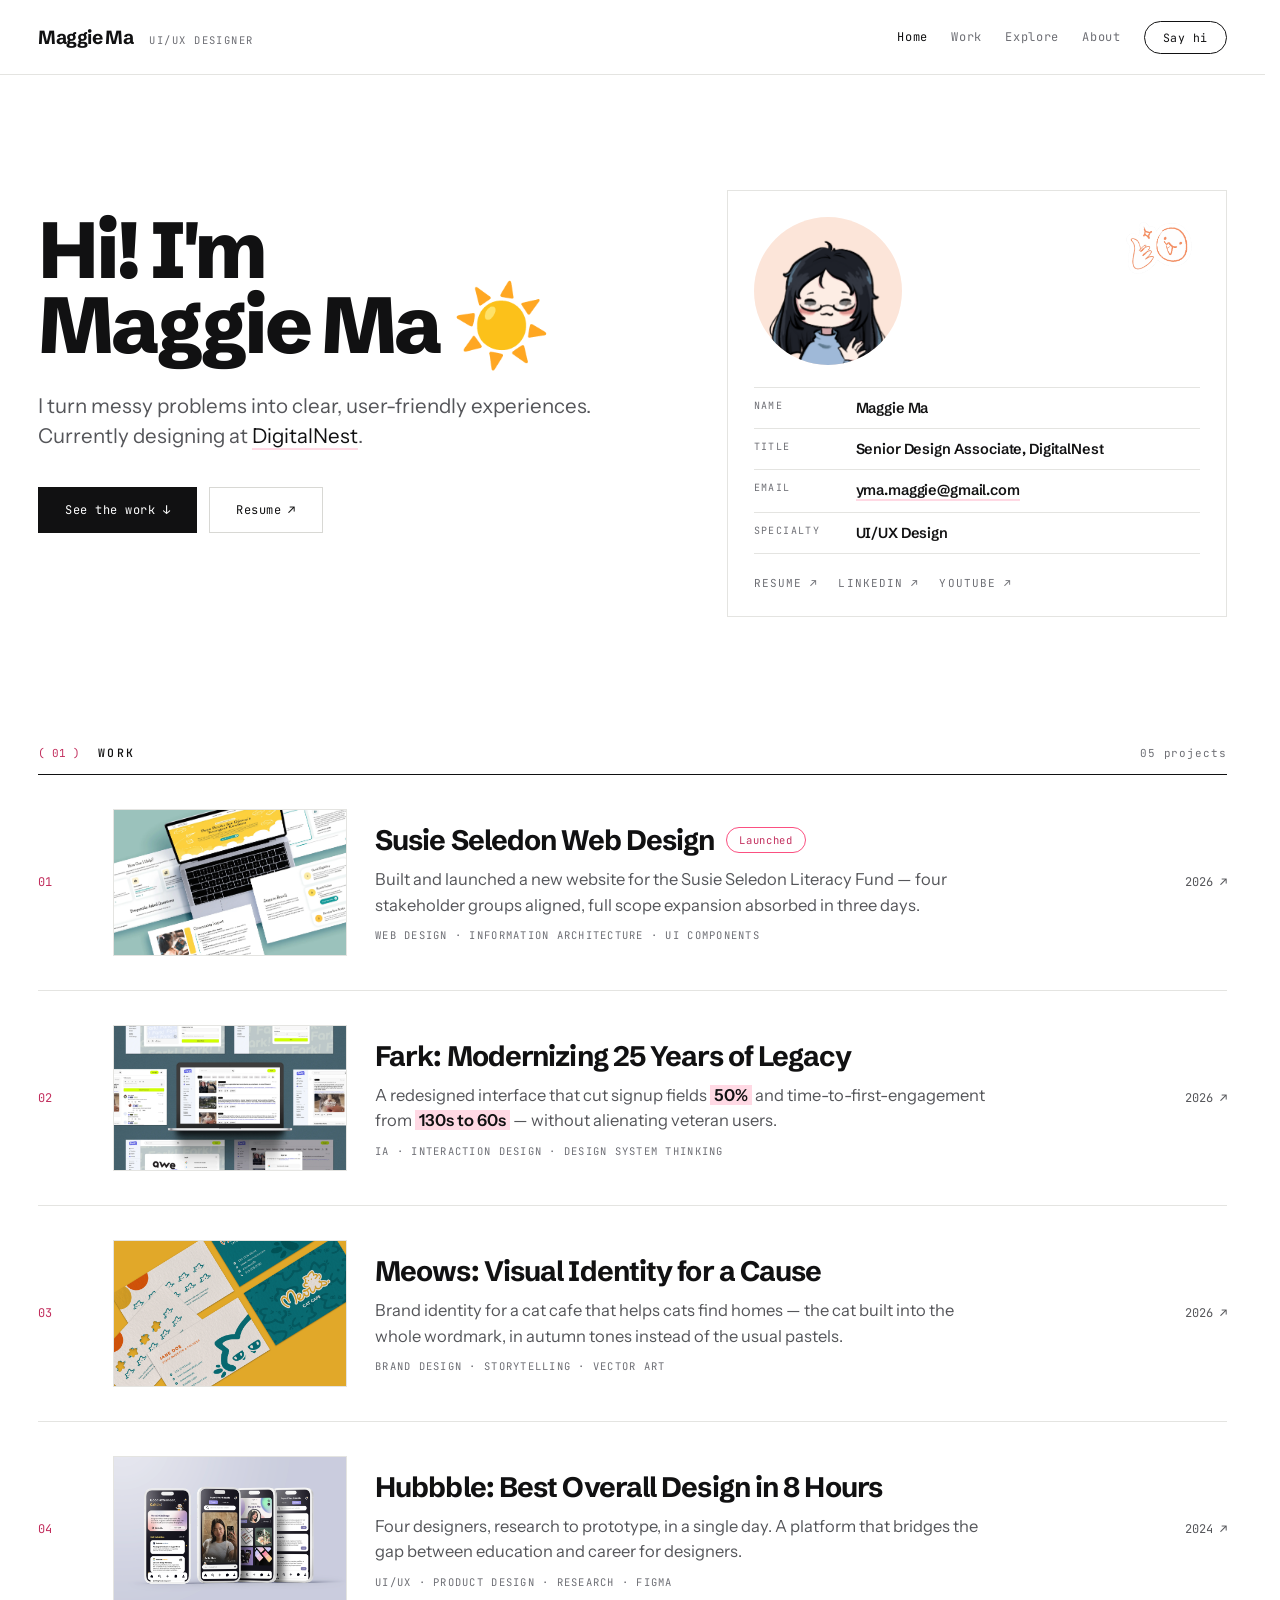
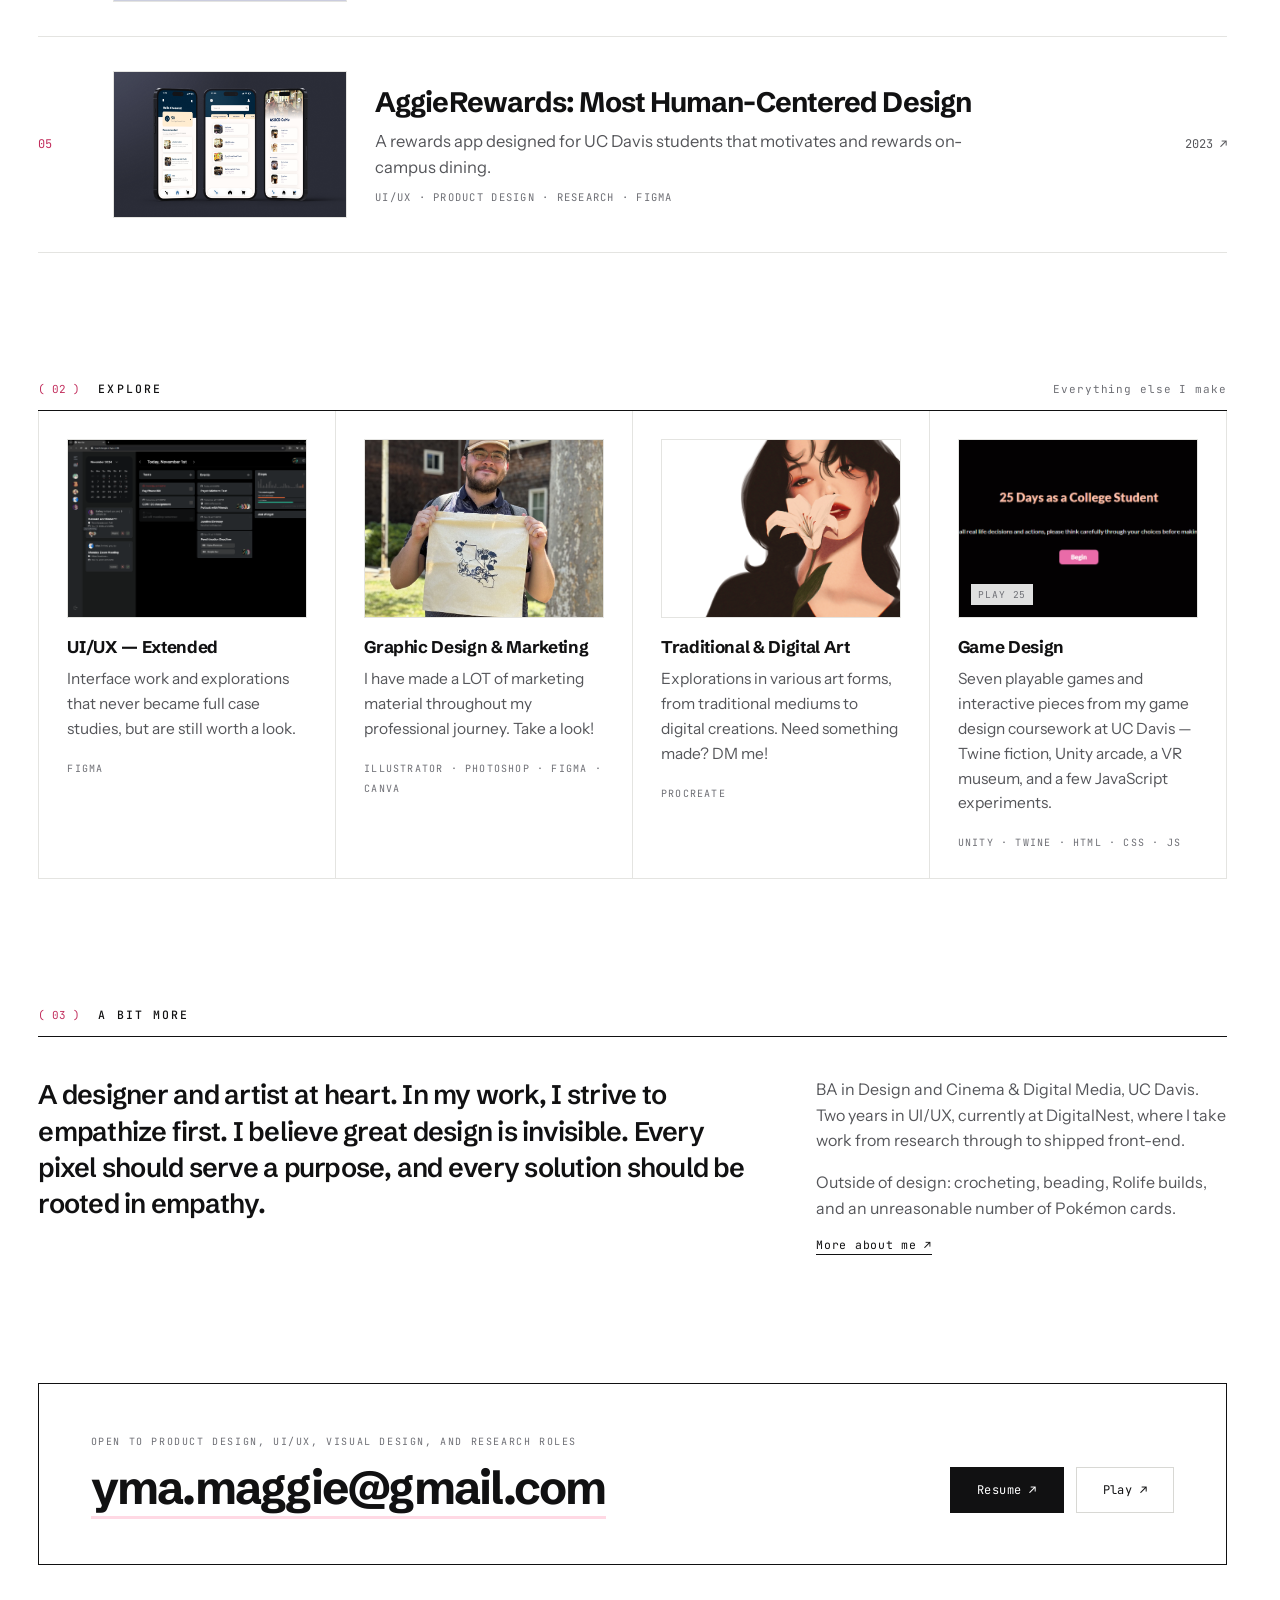
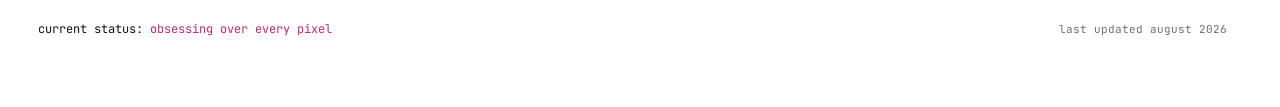
==== commit c4067cc3: "bio changes" ====
--- a/index.html
+++ b/index.html
@@ -36,8 +36,7 @@
       <div class="home-hero-row">
         <div class="home-hero-text">
           <h1 class="heading-hero">Hi! I'm Maggie Ma <span class="floaty">&#9728;&#65039;</span></h1>
-          <p class="body-lead" style="margin-top: 30px; max-width: 60ch;">A UI/UX designer in Stockton, California,
-            building intuitive, human-centered digital experiences. Currently designing at <a
+          <p class="body-lead" style="margin-top: 30px; max-width: 60ch;">I turn messy problems into clear, user-friendly experiences. Currently designing at <a
               href="https://digitalnest.org" target="_blank" rel="noopener noreferrer"
               class="link-underline">DigitalNest</a>.</p>
           <div class="btn-group" style="margin-top: 36px;">
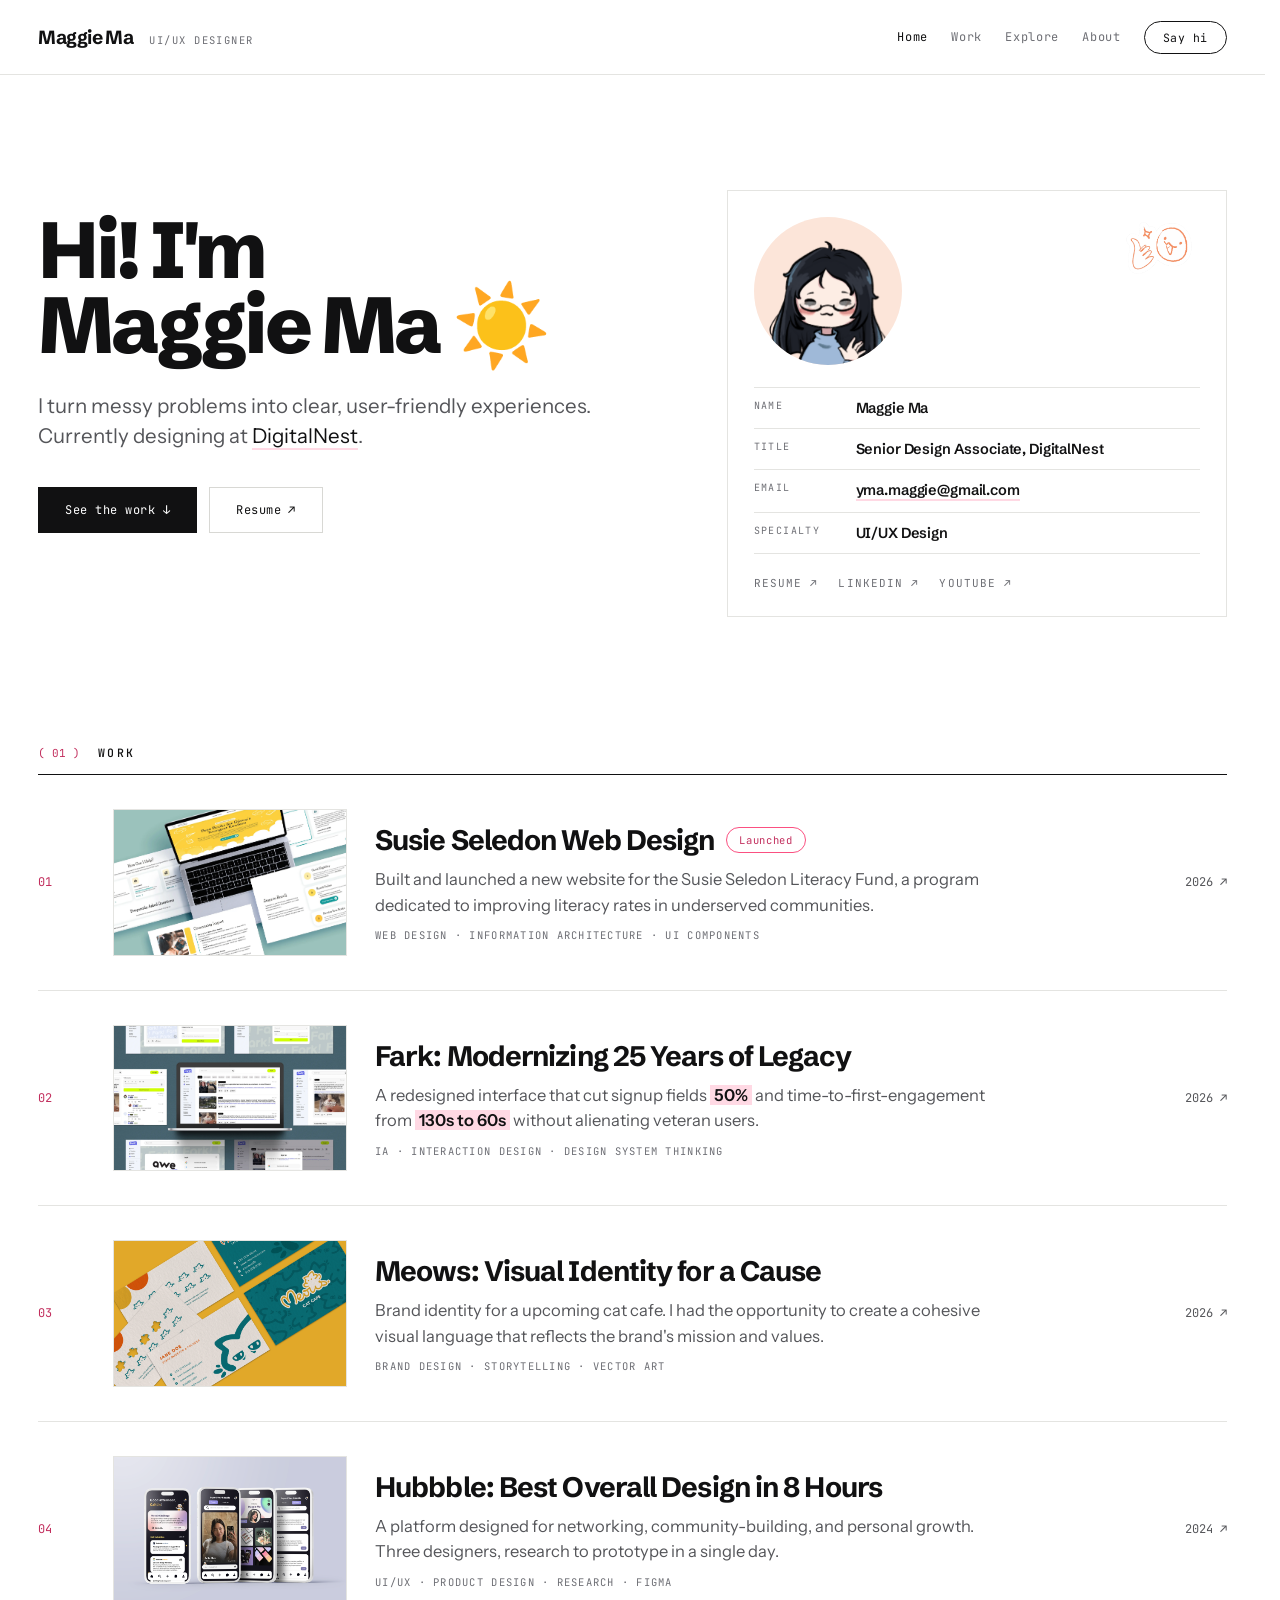
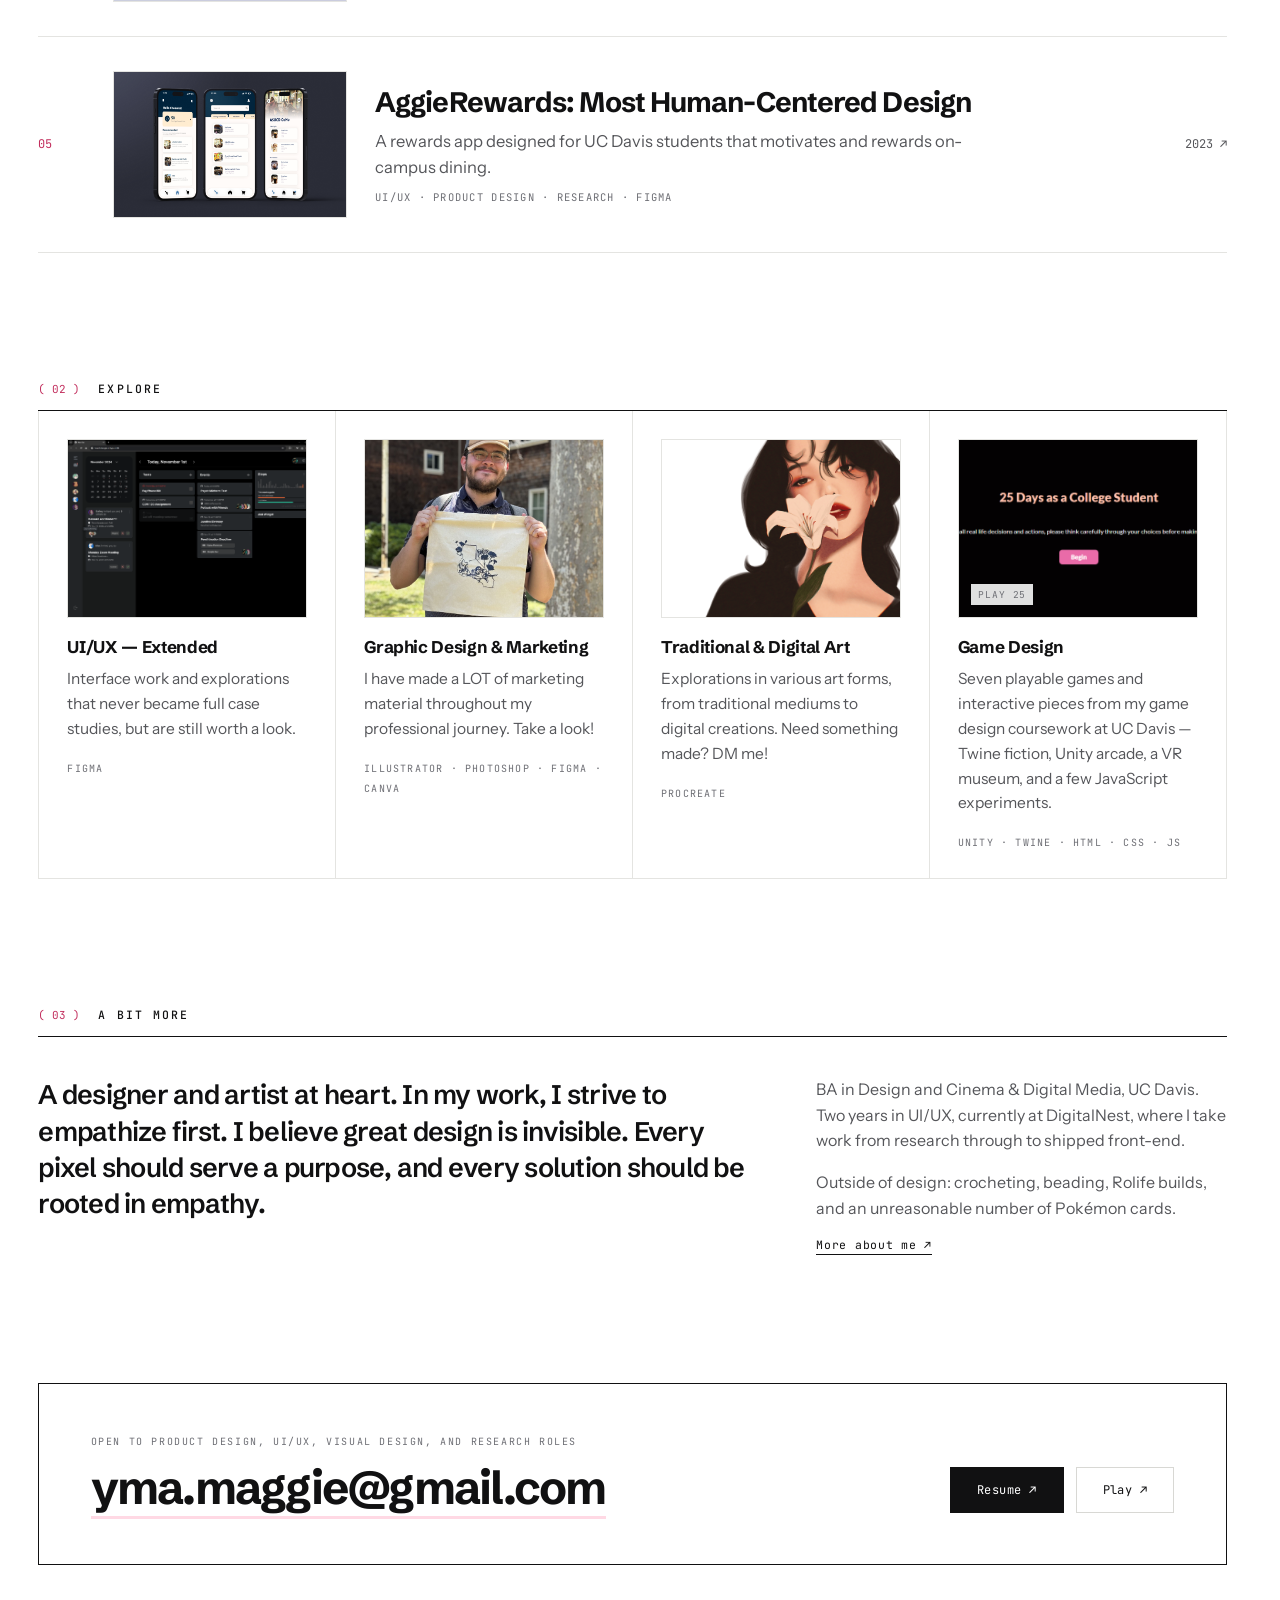
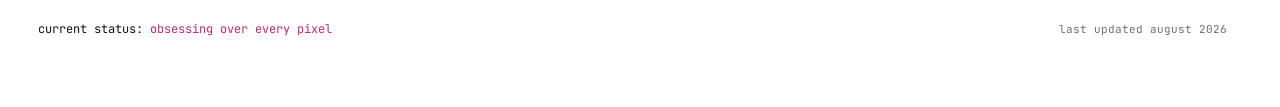
==== commit b71f2bc3: "udates" ====
--- a/index.html
+++ b/index.html
@@ -100,7 +100,6 @@
           <span class="section-index">( 01 )</span>
           <h2 class="nav-label">Work</h2>
         </div>
-        <span class="section-count">05 projects</span>
       </div>
 
       <a href="seledon-case-study.html" class="work-row">
@@ -110,8 +109,7 @@
           <div class="work-row-title-line">
             <h3 class="heading-card">Susie Seledon Web Design</h3> <span class="tag-pill">Launched</span>
           </div>
-          <p class="work-row-desc">Built and launched a new website for the Susie Seledon Literacy Fund — four
-            stakeholder groups aligned, full scope expansion absorbed in three days.</p>
+          <p class="work-row-desc">Built and launched a new website for the Susie Seledon Literacy Fund, a program dedicated to improving literacy rates in underserved communities.</p>
           <span class="work-row-skills">Web Design &middot; Information Architecture &middot; UI Components</span>
         </div>
         <span class="work-row-year">2026 &#8599;</span>
@@ -125,7 +123,7 @@
             <h3 class="heading-card">Fark: Modernizing 25 Years of Legacy</h3>
           </div>
           <p class="work-row-desc">A redesigned interface that cut signup fields <strong class="mark">50%</strong> and
-            time-to-first-engagement from <strong class="mark">130s to 60s</strong> — without alienating veteran users.
+            time-to-first-engagement from <strong class="mark">130s to 60s</strong> without alienating veteran users.
           </p>
           <span class="work-row-skills">IA &middot; Interaction Design &middot; Design System Thinking</span>
         </div>
@@ -139,8 +137,7 @@
           <div class="work-row-title-line">
             <h3 class="heading-card">Meows: Visual Identity for a Cause</h3>
           </div>
-          <p class="work-row-desc">Brand identity for a cat cafe that helps cats find homes — the cat built into the
-            whole wordmark, in autumn tones instead of the usual pastels.</p>
+          <p class="work-row-desc">Brand identity for a upcoming cat cafe. I had the opportunity to create a cohesive visual language that reflects the brand's mission and values.</p>
           <span class="work-row-skills">Brand Design &middot; Storytelling &middot; Vector Art</span>
         </div>
         <span class="work-row-year">2026 &#8599;</span>
@@ -153,8 +150,7 @@
           <div class="work-row-title-line">
             <h3 class="heading-card">Hubbble: Best Overall Design in 8 Hours</h3>
           </div>
-          <p class="work-row-desc">Four designers, research to prototype, in a single day. A platform that bridges the
-            gap between education and career for designers.</p>
+          <p class="work-row-desc">A platform designed for networking, community-building, and personal growth. Three designers, research to prototype in a single day.</p>
           <span class="work-row-skills">UI/UX &middot; Product Design &middot; Research &middot; Figma</span>
         </div>
         <span class="work-row-year">2024 &#8599;</span>
@@ -183,7 +179,6 @@
           <span class="section-index">( 02 )</span>
           <h2 class="nav-label">Explore</h2>
         </div>
-        <span class="section-count">Everything else I make</span>
       </div>
 
       <div class="explore-grid" style="border-top: 0; margin-top: 0;">
--- a/css/styles.css
+++ b/css/styles.css
@@ -652,7 +652,6 @@
   background: var(--color-bg-hover);
   border: 1px solid var(--color-border);
   padding: 30px;
-  max-width: 68ch;
 }
 
 .brief-box--plain {
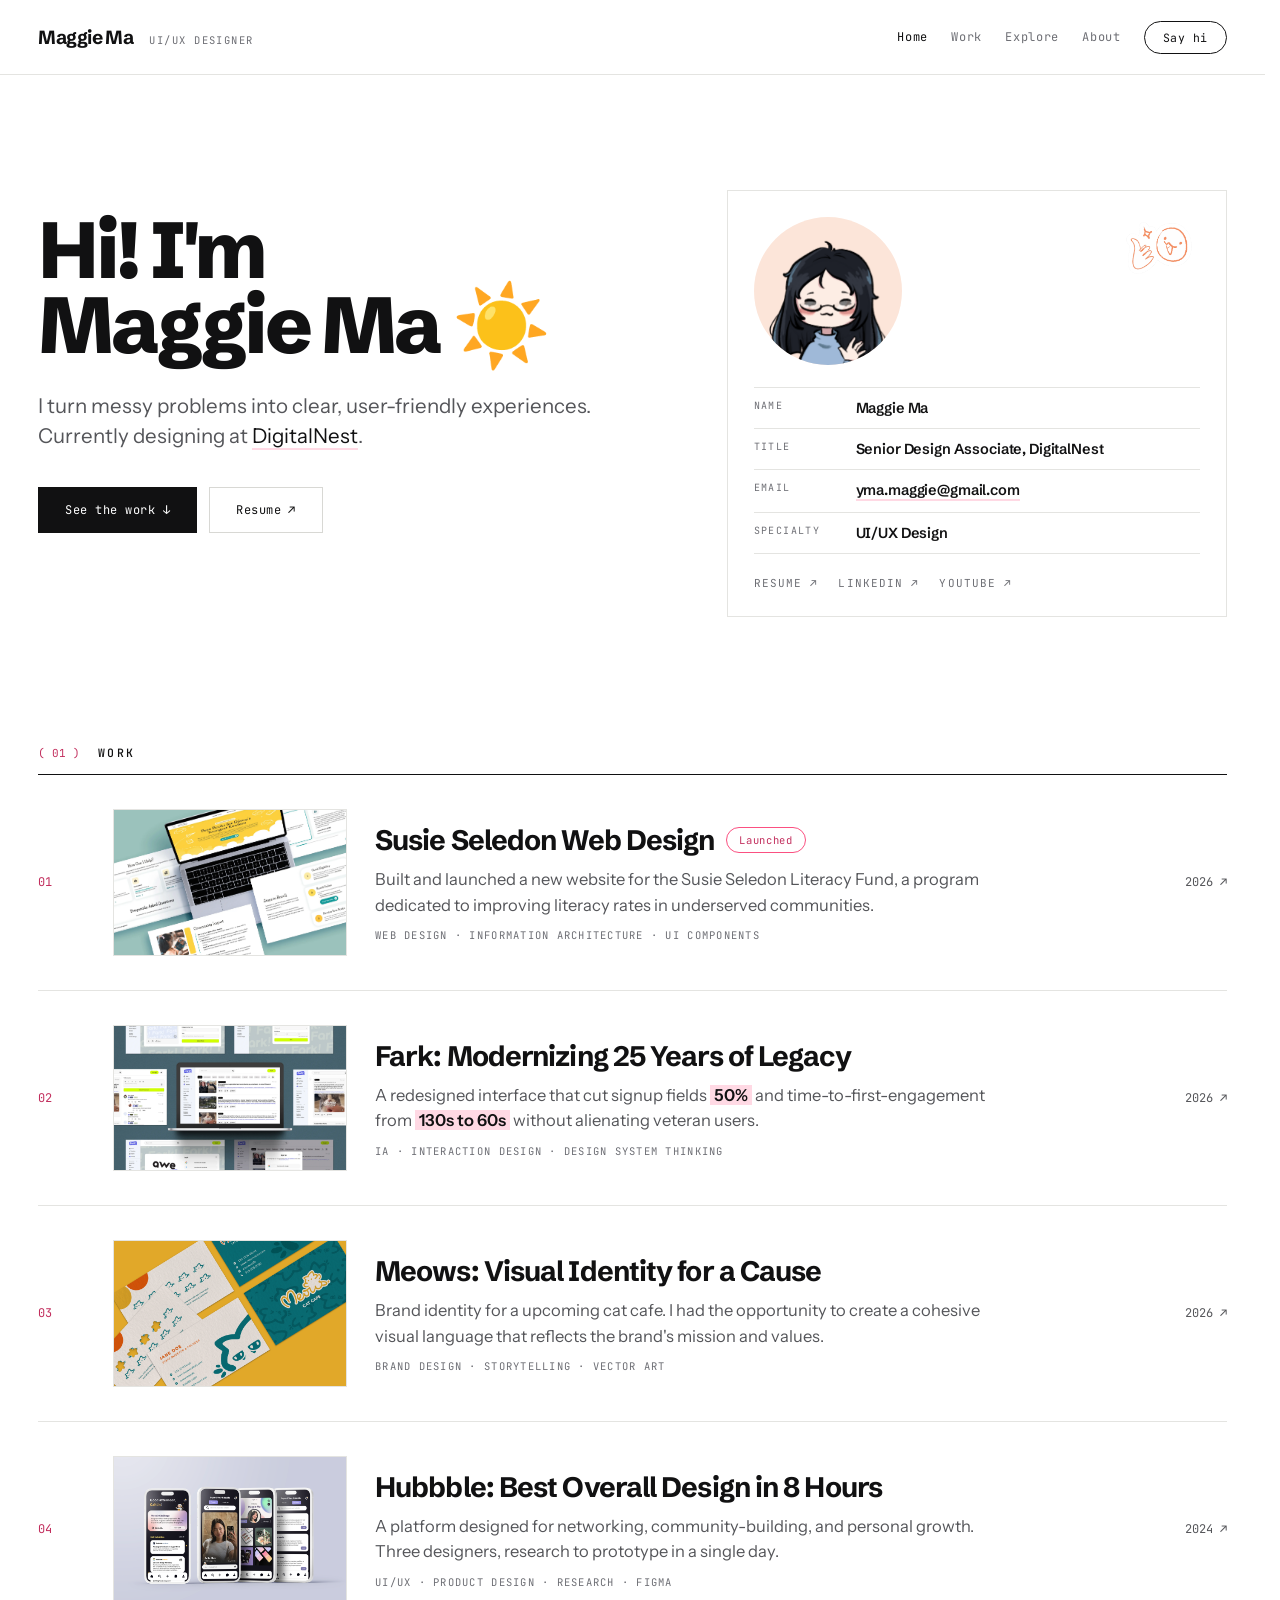
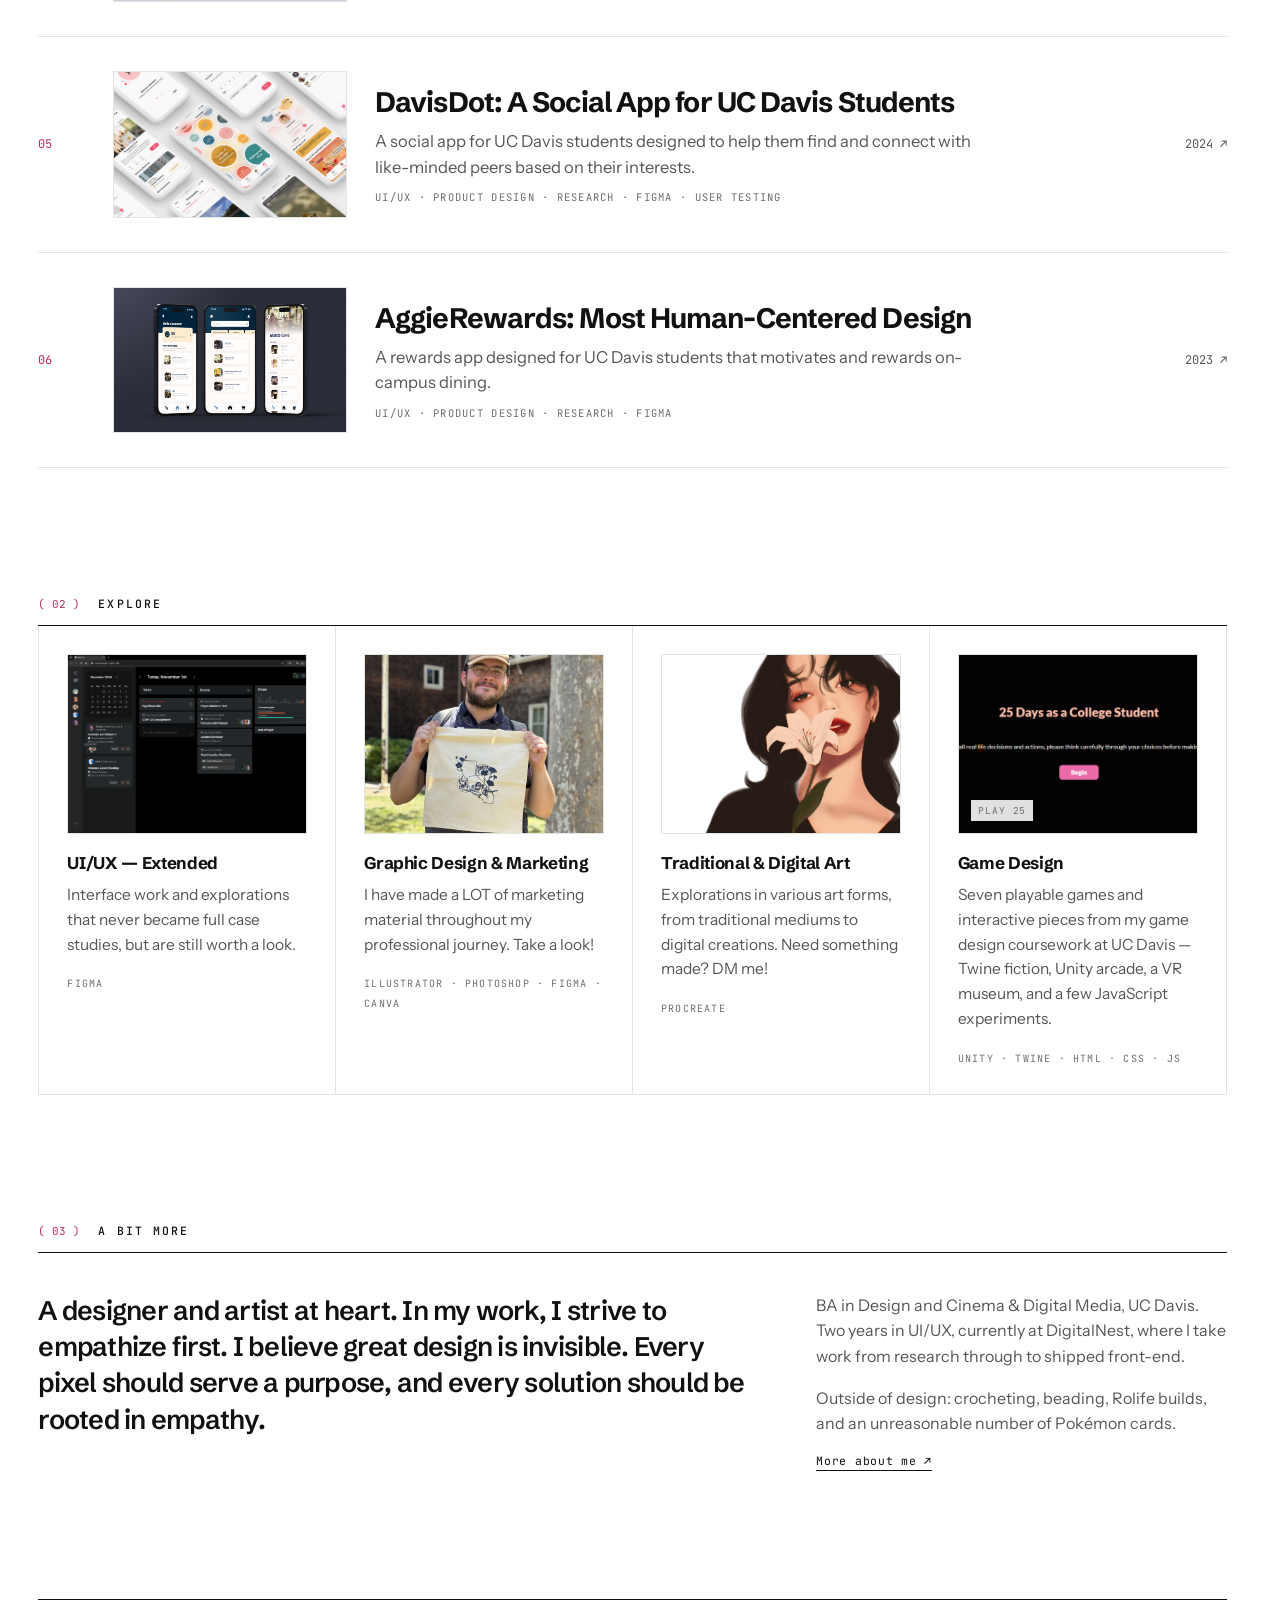
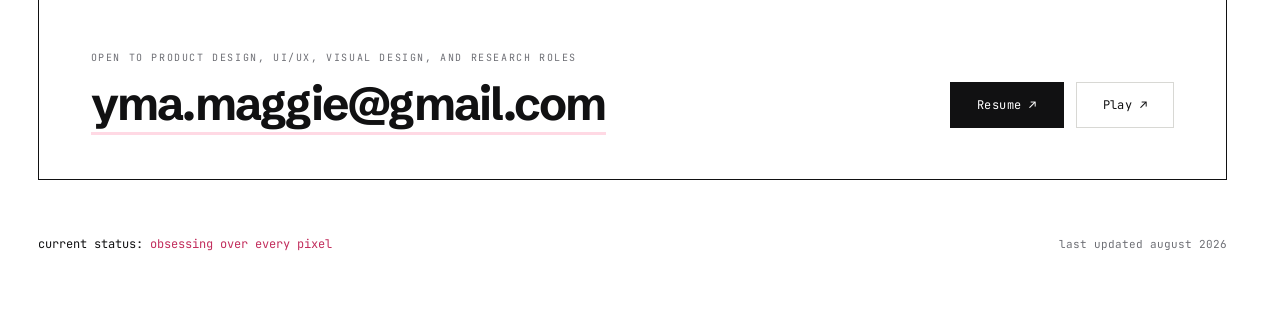
==== commit 9ad132be: "resume update" ====
--- a/index.html
+++ b/index.html
@@ -36,12 +36,12 @@
       <div class="home-hero-row">
         <div class="home-hero-text">
           <h1 class="heading-hero">Hi! I'm Maggie Ma <span class="floaty">&#9728;&#65039;</span></h1>
-          <p class="body-lead" style="margin-top: 30px; max-width: 60ch;">I turn messy problems into clear, user-friendly experiences. Currently designing at <a
-              href="https://digitalnest.org" target="_blank" rel="noopener noreferrer"
-              class="link-underline">DigitalNest</a>.</p>
+          <p class="body-lead" style="margin-top: 30px; max-width: 60ch;">I turn messy problems into clear,
+            user-friendly experiences. Currently designing at <a href="https://digitalnest.org" target="_blank"
+              rel="noopener noreferrer" class="link-underline">DigitalNest</a>.</p>
           <div class="btn-group" style="margin-top: 36px;">
             <a href="#work" class="btn btn-dark">See the work &#8595;</a>
-            <a href="https://drive.google.com/file/d/1v9c2A5avQwtP8EB7tjZPqSBOcEuLeegD/view?usp=sharing" target="_blank"
+            <a href="https://drive.google.com/file/d/1y8dFgTVfzCA2EpMqbjzDbzk2G0OF7iNP/view?usp=sharing" target="_blank"
               rel="noopener noreferrer" class="btn btn-outline">Resume &#8599;</a>
           </div>
         </div>
@@ -82,7 +82,7 @@
           </div>
 
           <div class="id-card-links">
-            <a href="https://drive.google.com/file/d/1v9c2A5avQwtP8EB7tjZPqSBOcEuLeegD/view?usp=sharing" target="_blank"
+            <a href="https://drive.google.com/file/d/1y8dFgTVfzCA2EpMqbjzDbzk2G0OF7iNP/view?usp=sharing" target="_blank"
               rel="noopener noreferrer" aria-label="Resume (PDF)">Resume &#8599;</a>
             <a href="https://www.linkedin.com/in/maggiema209/" target="_blank" rel="noopener noreferrer"
               aria-label="LinkedIn">LinkedIn &#8599;</a>
@@ -109,7 +109,8 @@
           <div class="work-row-title-line">
             <h3 class="heading-card">Susie Seledon Web Design</h3> <span class="tag-pill">Launched</span>
           </div>
-          <p class="work-row-desc">Built and launched a new website for the Susie Seledon Literacy Fund, a program dedicated to improving literacy rates in underserved communities.</p>
+          <p class="work-row-desc">Built and launched a new website for the Susie Seledon Literacy Fund, a program
+            dedicated to improving literacy rates in underserved communities.</p>
           <span class="work-row-skills">Web Design &middot; Information Architecture &middot; UI Components</span>
         </div>
         <span class="work-row-year">2026 &#8599;</span>
@@ -137,7 +138,8 @@
           <div class="work-row-title-line">
             <h3 class="heading-card">Meows: Visual Identity for a Cause</h3>
           </div>
-          <p class="work-row-desc">Brand identity for a upcoming cat cafe. I had the opportunity to create a cohesive visual language that reflects the brand's mission and values.</p>
+          <p class="work-row-desc">Brand identity for a upcoming cat cafe. I had the opportunity to create a cohesive
+            visual language that reflects the brand's mission and values.</p>
           <span class="work-row-skills">Brand Design &middot; Storytelling &middot; Vector Art</span>
         </div>
         <span class="work-row-year">2026 &#8599;</span>
@@ -150,14 +152,29 @@
           <div class="work-row-title-line">
             <h3 class="heading-card">Hubbble: Best Overall Design in 8 Hours</h3>
           </div>
-          <p class="work-row-desc">A platform designed for networking, community-building, and personal growth. Three designers, research to prototype in a single day.</p>
+          <p class="work-row-desc">A platform designed for networking, community-building, and personal growth. Three
+            designers, research to prototype in a single day.</p>
           <span class="work-row-skills">UI/UX &middot; Product Design &middot; Research &middot; Figma</span>
         </div>
         <span class="work-row-year">2024 &#8599;</span>
       </a>
 
+
+      <a href="davisdot-case-study.html" class="work-row">
+        <span class="work-row-number">05</span>
+        <img src="images/davis-dot-thumbnail.png" alt="Davis Dot" class="work-row-thumb">
+        <div class="work-row-info">
+          <div class="work-row-title-line">
+            <h3 class="heading-card">DavisDot: A Social App for UC Davis Students</h3>
+          </div>
+          <p class="work-row-desc">A social app for UC Davis students designed to help them find and connect with like-minded peers based on their interests.</p>
+          <span class="work-row-skills">UI/UX &middot; Product Design &middot; Research &middot; Figma &middot; User Testing</span>
+        </div>
+        <span class="work-row-year">2024 &#8599;</span>
+      </a>
+
       <a href="aggierewards-case-study.html" class="work-row">
-        <span class="work-row-number">05</span>
+        <span class="work-row-number">06</span>
         <img src="images/aggierewards.png" alt="AggieRewards app screens" class="work-row-thumb">
         <div class="work-row-info">
           <div class="work-row-title-line">
@@ -267,7 +284,7 @@
             style="font-size: clamp(26px, 3.6vw, 52px); line-height: 1.05;">yma.maggie@gmail.com</a>
         </div>
         <div class="btn-group">
-          <a href="https://drive.google.com/file/d/1v9c2A5avQwtP8EB7tjZPqSBOcEuLeegD/view?usp=sharing" target="_blank"
+          <a href="https://drive.google.com/file/d/1y8dFgTVfzCA2EpMqbjzDbzk2G0OF7iNP/view?usp=sharing" target="_blank"
             rel="noopener noreferrer" class="btn btn-dark">Resume &#8599;</a>
           <a href="play.html" class="btn btn-outline">Play &#8599;</a>
         </div>
--- a/css/styles.css
+++ b/css/styles.css
@@ -377,17 +377,6 @@
   letter-spacing: -0.042em;
 }
 
-.heading-page {
-  margin: 0;
-  font-family: var(--font-display);
-  font-weight: 800;
-  font-size: clamp(40px, 5.6vw, 82px);
-  line-height: 0.96;
-  letter-spacing: -0.04em;
-  color: var(--color-ink);
-  text-wrap: balance;
-}
-
 .heading-section {
   margin: 0;
   font-family: var(--font-display);
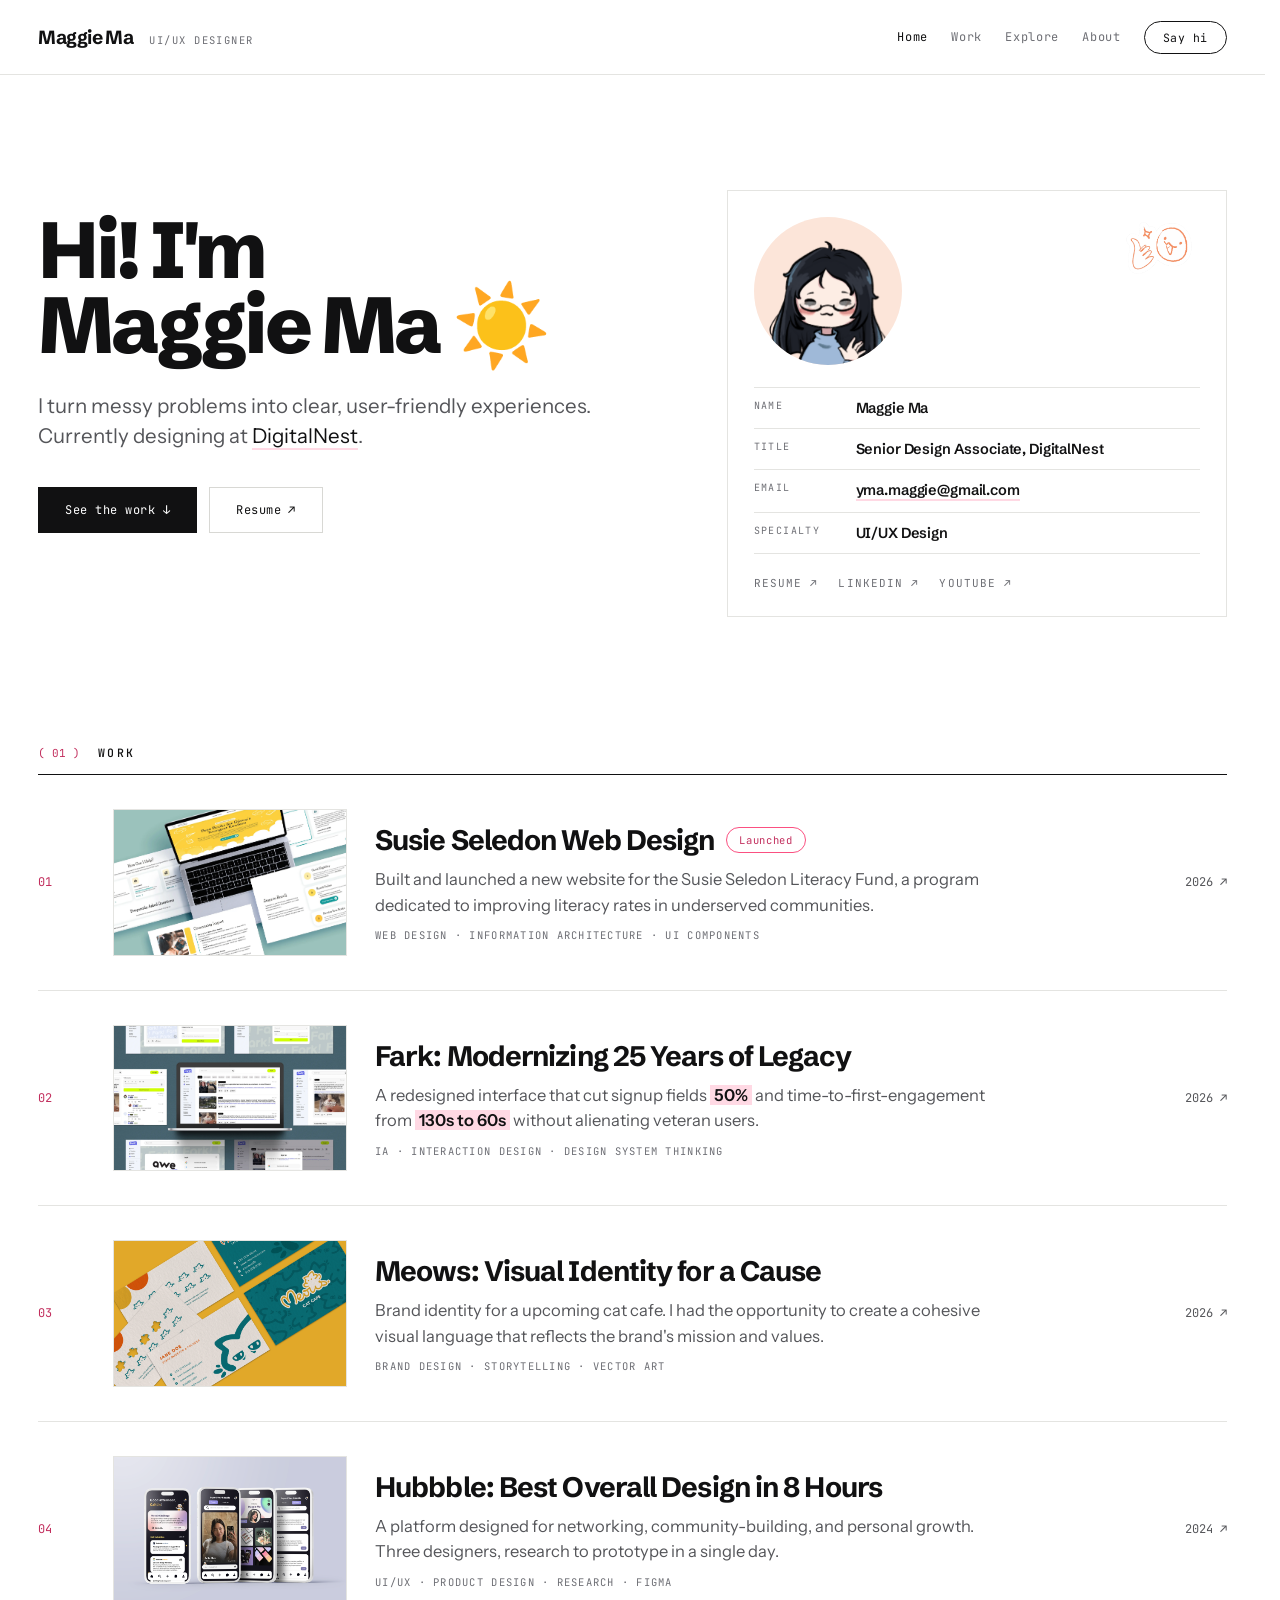
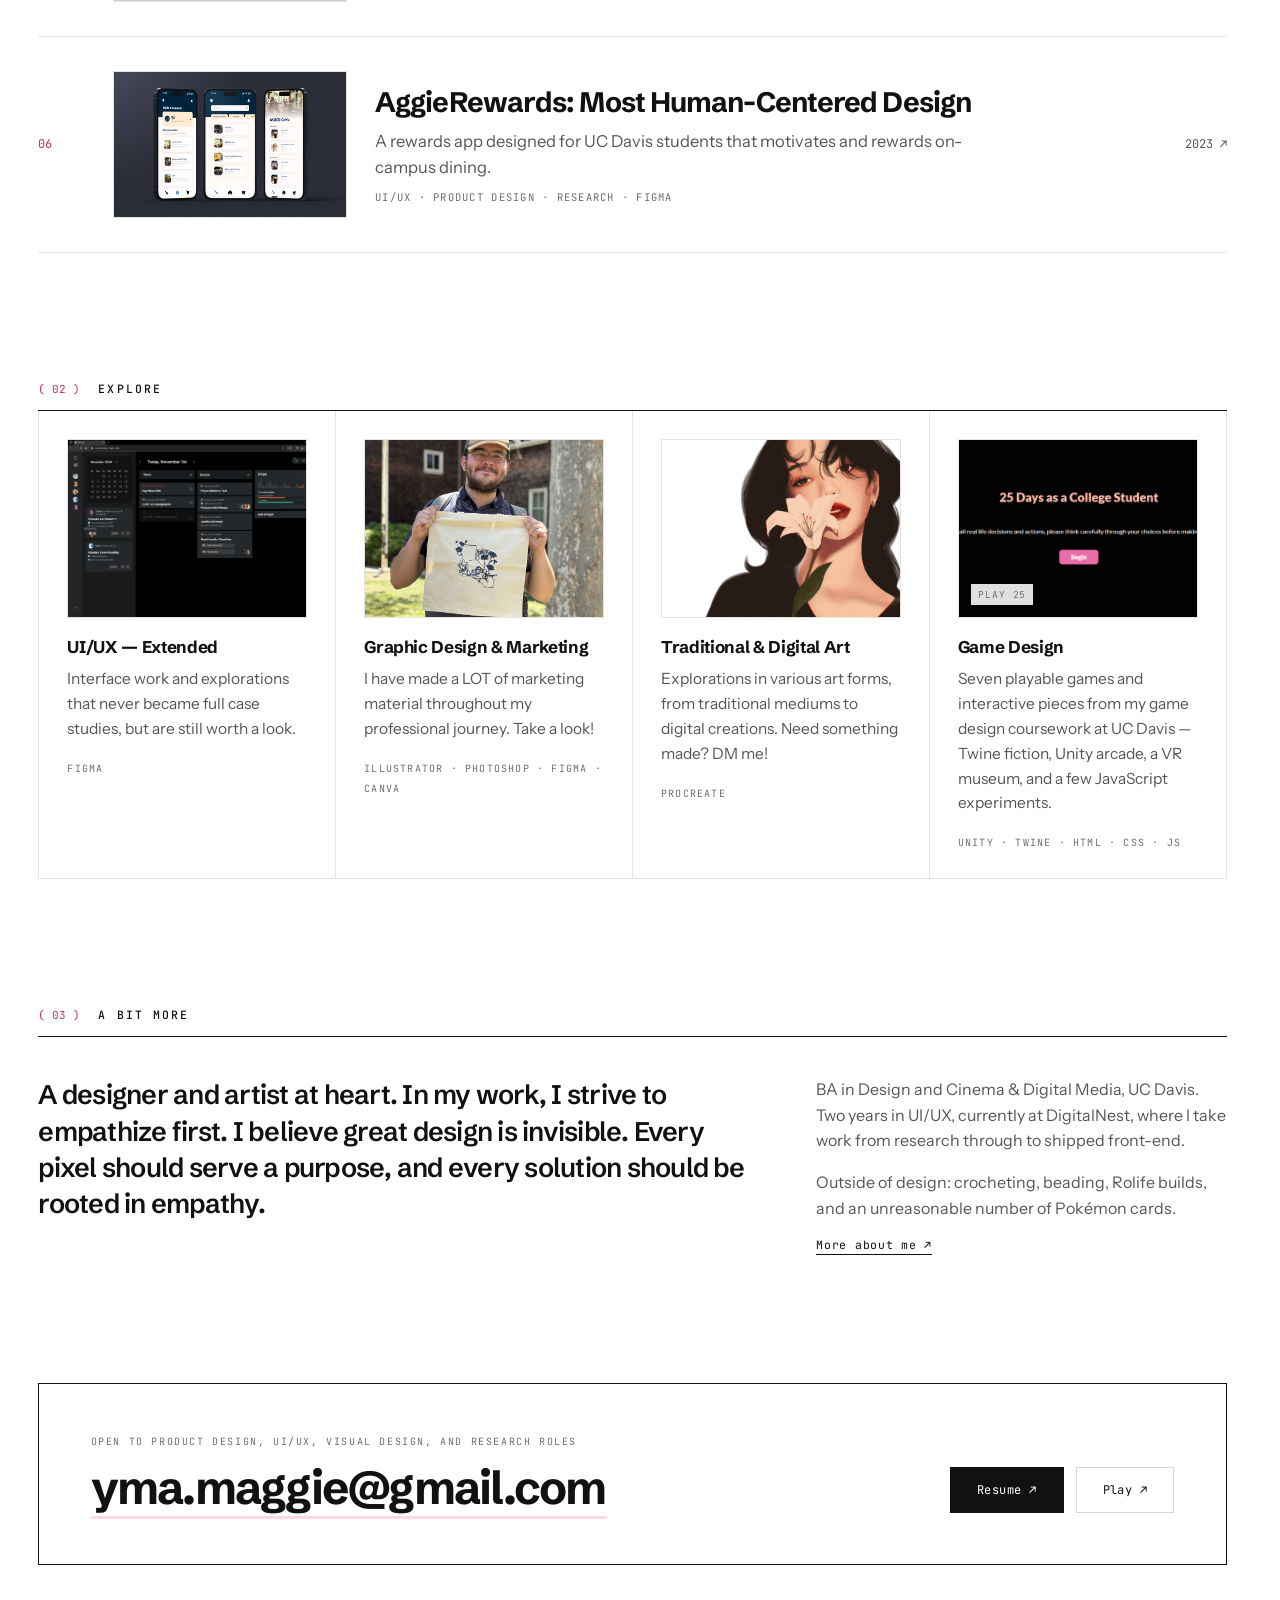
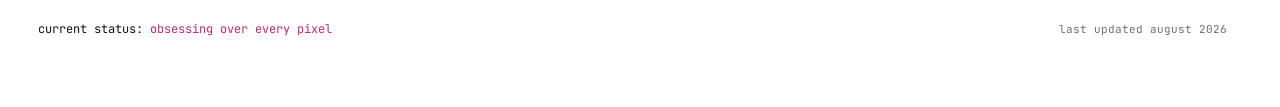
==== commit 235d8d32: "davis dot hidden" ====
--- a/index.html
+++ b/index.html
@@ -160,7 +160,7 @@
       </a>
 
 
-      <a href="davisdot-case-study.html" class="work-row">
+<!--       <a href="davisdot-case-study.html" class="work-row">
         <span class="work-row-number">05</span>
         <img src="images/davis-dot-thumbnail.png" alt="Davis Dot" class="work-row-thumb">
         <div class="work-row-info">
@@ -171,7 +171,7 @@
           <span class="work-row-skills">UI/UX &middot; Product Design &middot; Research &middot; Figma &middot; User Testing</span>
         </div>
         <span class="work-row-year">2024 &#8599;</span>
-      </a>
+      </a> -->
 
       <a href="aggierewards-case-study.html" class="work-row">
         <span class="work-row-number">06</span>
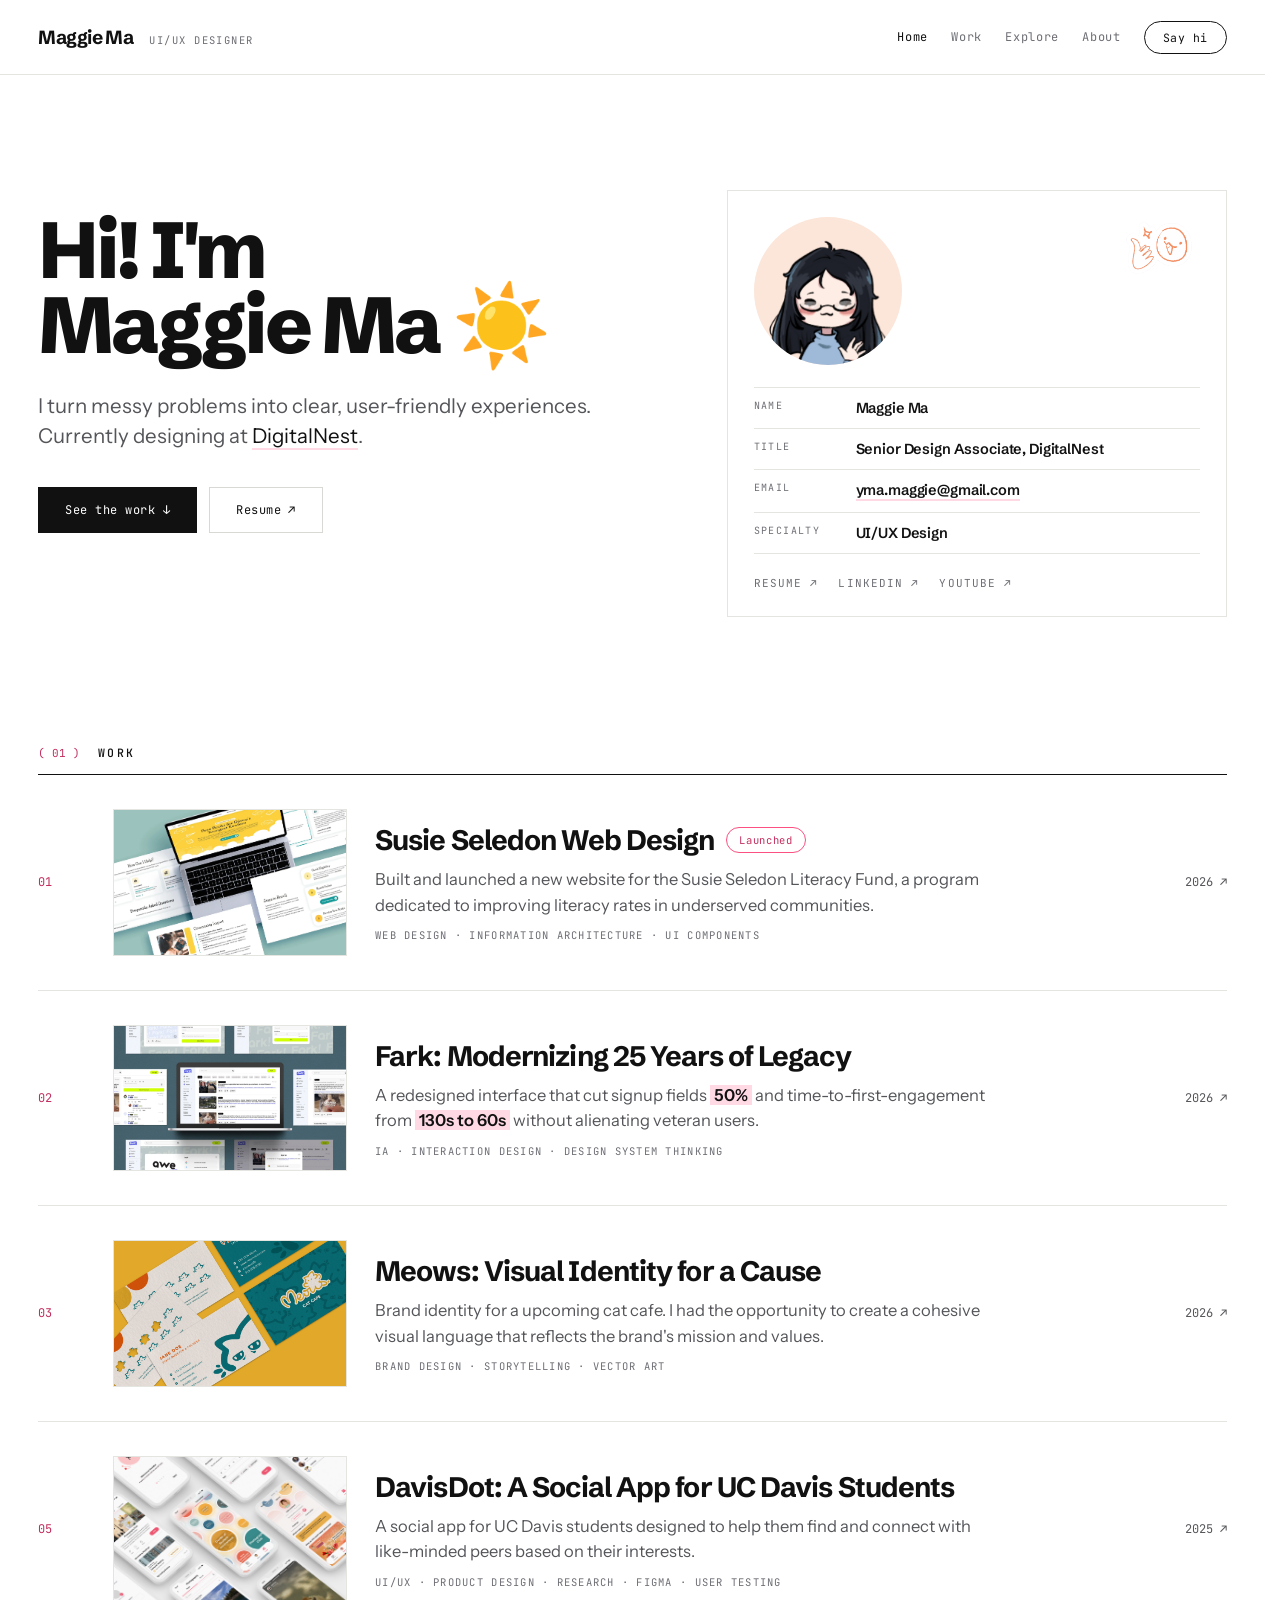
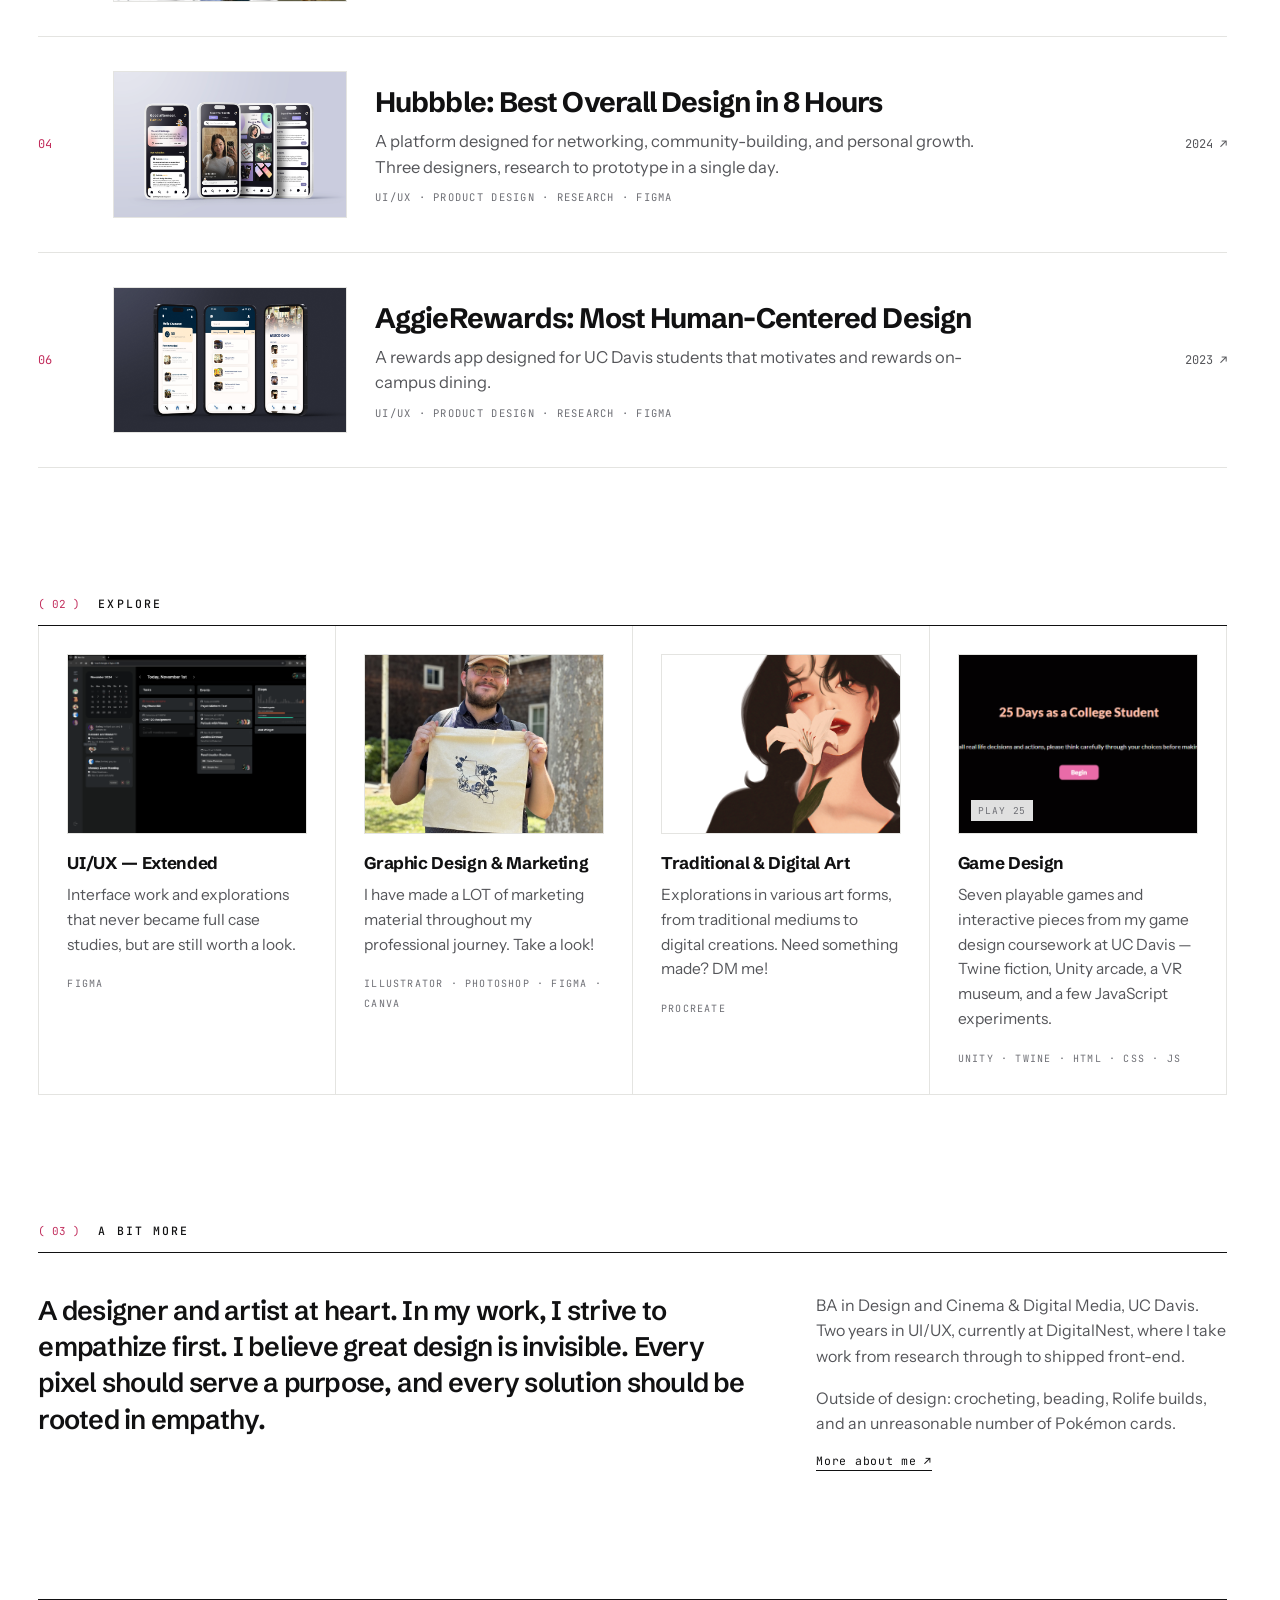
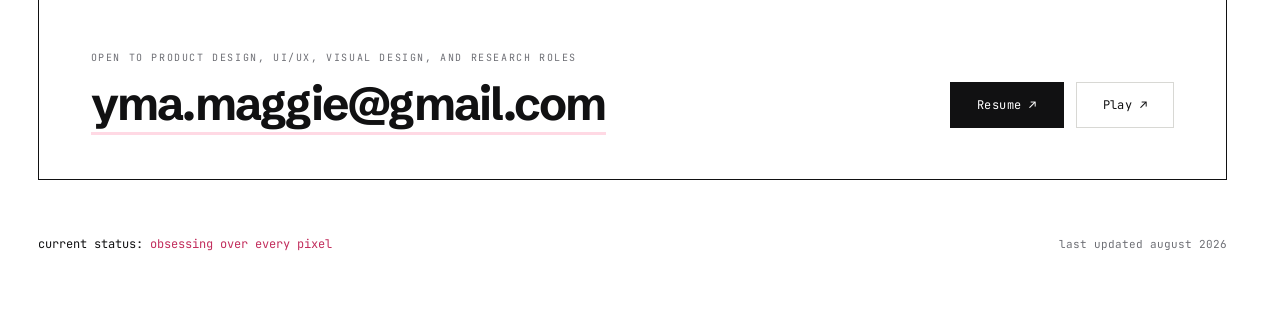
==== commit 1d10cd22: "davist dot case study" ====
--- a/index.html
+++ b/index.html
@@ -145,6 +145,21 @@
         <span class="work-row-year">2026 &#8599;</span>
       </a>
 
+      <a href="davisdot-case-study.html" class="work-row">
+        <span class="work-row-number">05</span>
+        <img src="images/davis-dot-thumbnail.png" alt="Davis Dot" class="work-row-thumb">
+        <div class="work-row-info">
+          <div class="work-row-title-line">
+            <h3 class="heading-card">DavisDot: A Social App for UC Davis Students</h3>
+          </div>
+          <p class="work-row-desc">A social app for UC Davis students designed to help them find and connect with
+            like-minded peers based on their interests.</p>
+          <span class="work-row-skills">UI/UX &middot; Product Design &middot; Research &middot; Figma &middot; User
+            Testing</span>
+        </div>
+        <span class="work-row-year">2025 &#8599;</span>
+      </a>
+
       <a href="hubbble-case-study.html" class="work-row">
         <span class="work-row-number">04</span>
         <img src="images/hubbble.png" alt="Hubbble app screens" class="work-row-thumb">
@@ -158,20 +173,6 @@
         </div>
         <span class="work-row-year">2024 &#8599;</span>
       </a>
-
-
-<!--       <a href="davisdot-case-study.html" class="work-row">
-        <span class="work-row-number">05</span>
-        <img src="images/davis-dot-thumbnail.png" alt="Davis Dot" class="work-row-thumb">
-        <div class="work-row-info">
-          <div class="work-row-title-line">
-            <h3 class="heading-card">DavisDot: A Social App for UC Davis Students</h3>
-          </div>
-          <p class="work-row-desc">A social app for UC Davis students designed to help them find and connect with like-minded peers based on their interests.</p>
-          <span class="work-row-skills">UI/UX &middot; Product Design &middot; Research &middot; Figma &middot; User Testing</span>
-        </div>
-        <span class="work-row-year">2024 &#8599;</span>
-      </a> -->
 
       <a href="aggierewards-case-study.html" class="work-row">
         <span class="work-row-number">06</span>
--- a/css/styles.css
+++ b/css/styles.css
@@ -1335,6 +1335,44 @@
   display: block;
 }
 
+/* Multi-clip prototype grid: labeled phone-screen gifs/images that always keep their
+   native aspect ratio, unlike .demo-frame-grid which fixes a height. Columns wrap on
+   their own based on available width, so this never forces a rigid column count. */
+.prototype-grid {
+  display: grid;
+  grid-template-columns: repeat(auto-fit, minmax(160px, 1fr));
+  gap: 28px;
+  background: var(--color-bg-soft);
+  border: 1px solid var(--color-border);
+  padding: 40px 24px;
+}
+
+.prototype-grid-item {
+  display: flex;
+  flex-direction: column;
+  align-items: center;
+  gap: 12px;
+}
+
+.prototype-grid-item .eyebrow-muted {
+  text-align: center;
+  margin-bottom: 0;
+}
+
+.prototype-grid-item img {
+  width: 100%;
+  max-width: 220px;
+  height: auto;
+  display: block;
+  border: 1px solid var(--color-border);
+}
+
+@media (max-width: 480px) {
+  .prototype-grid {
+    grid-template-columns: repeat(2, 1fr);
+  }
+}
+
 /* 15. Gallery + lightbox ------------------------------------------------------------ */
 
 .gallery-header {
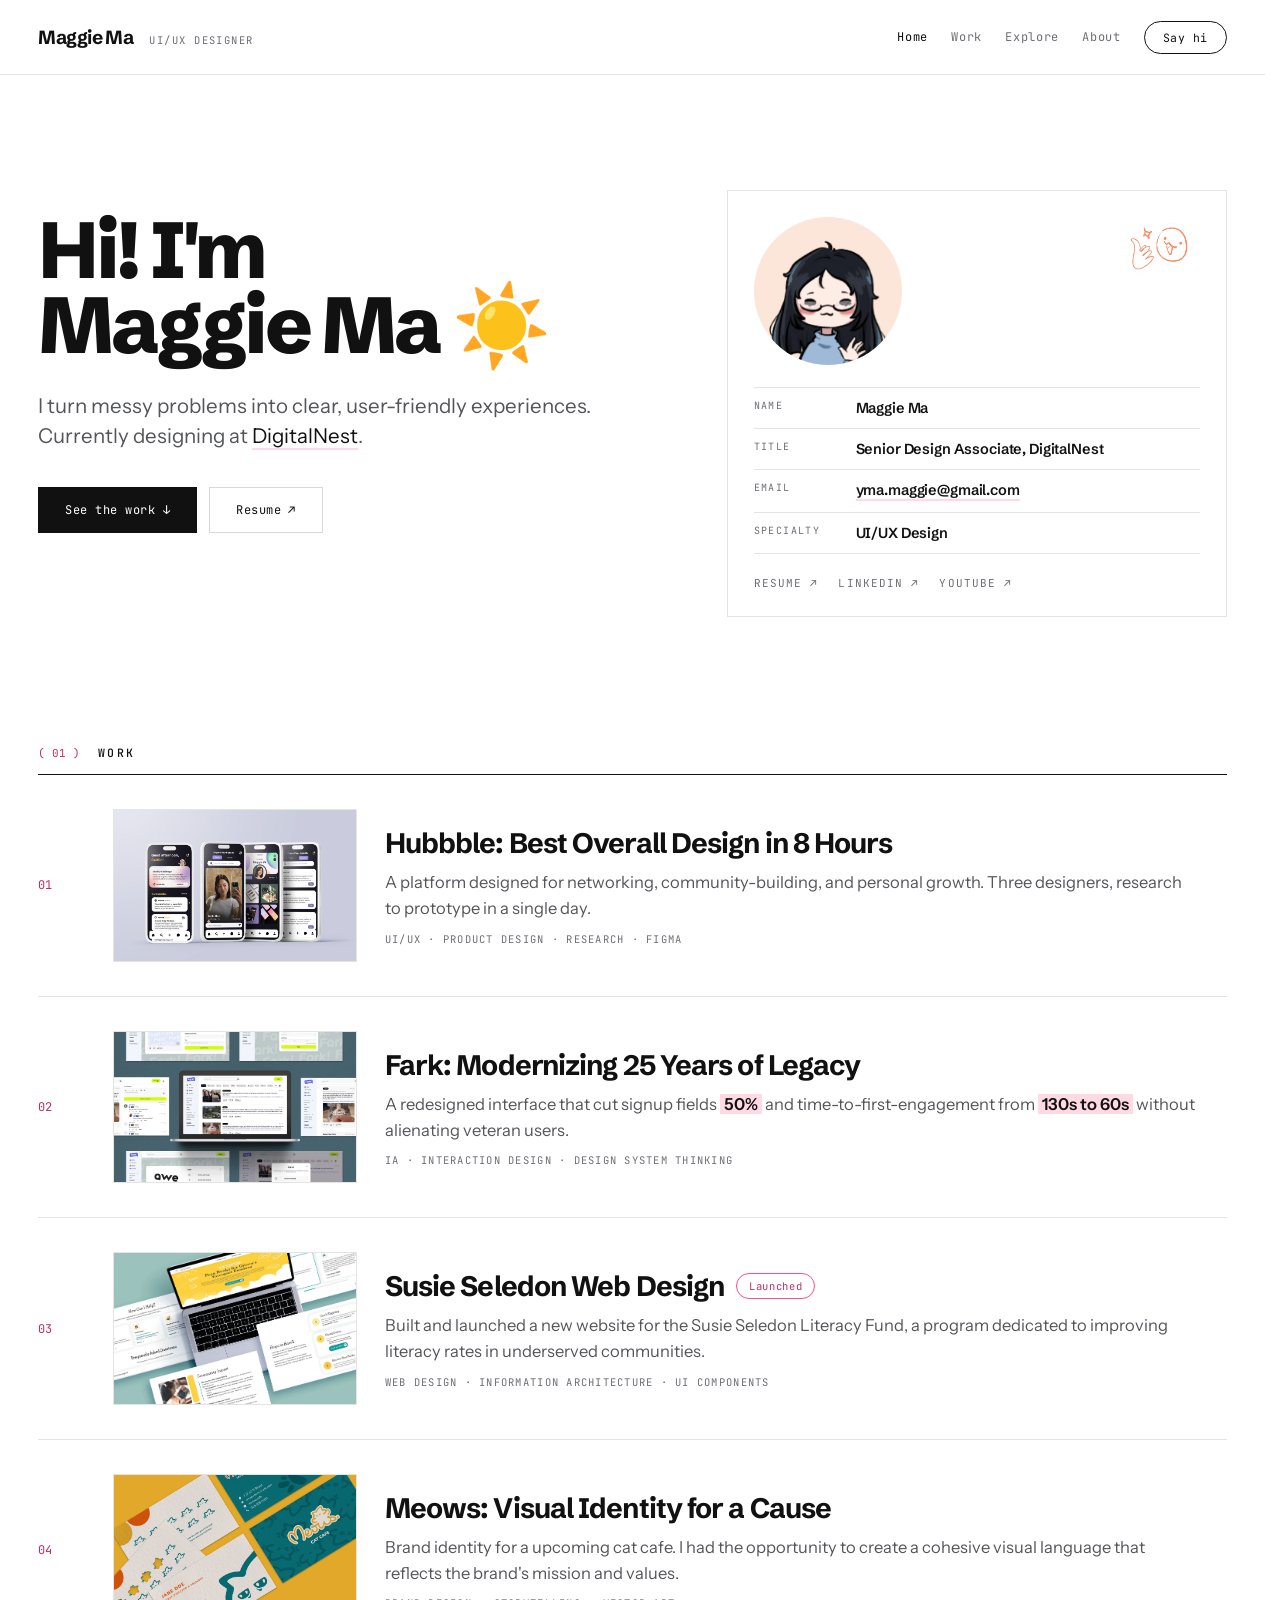
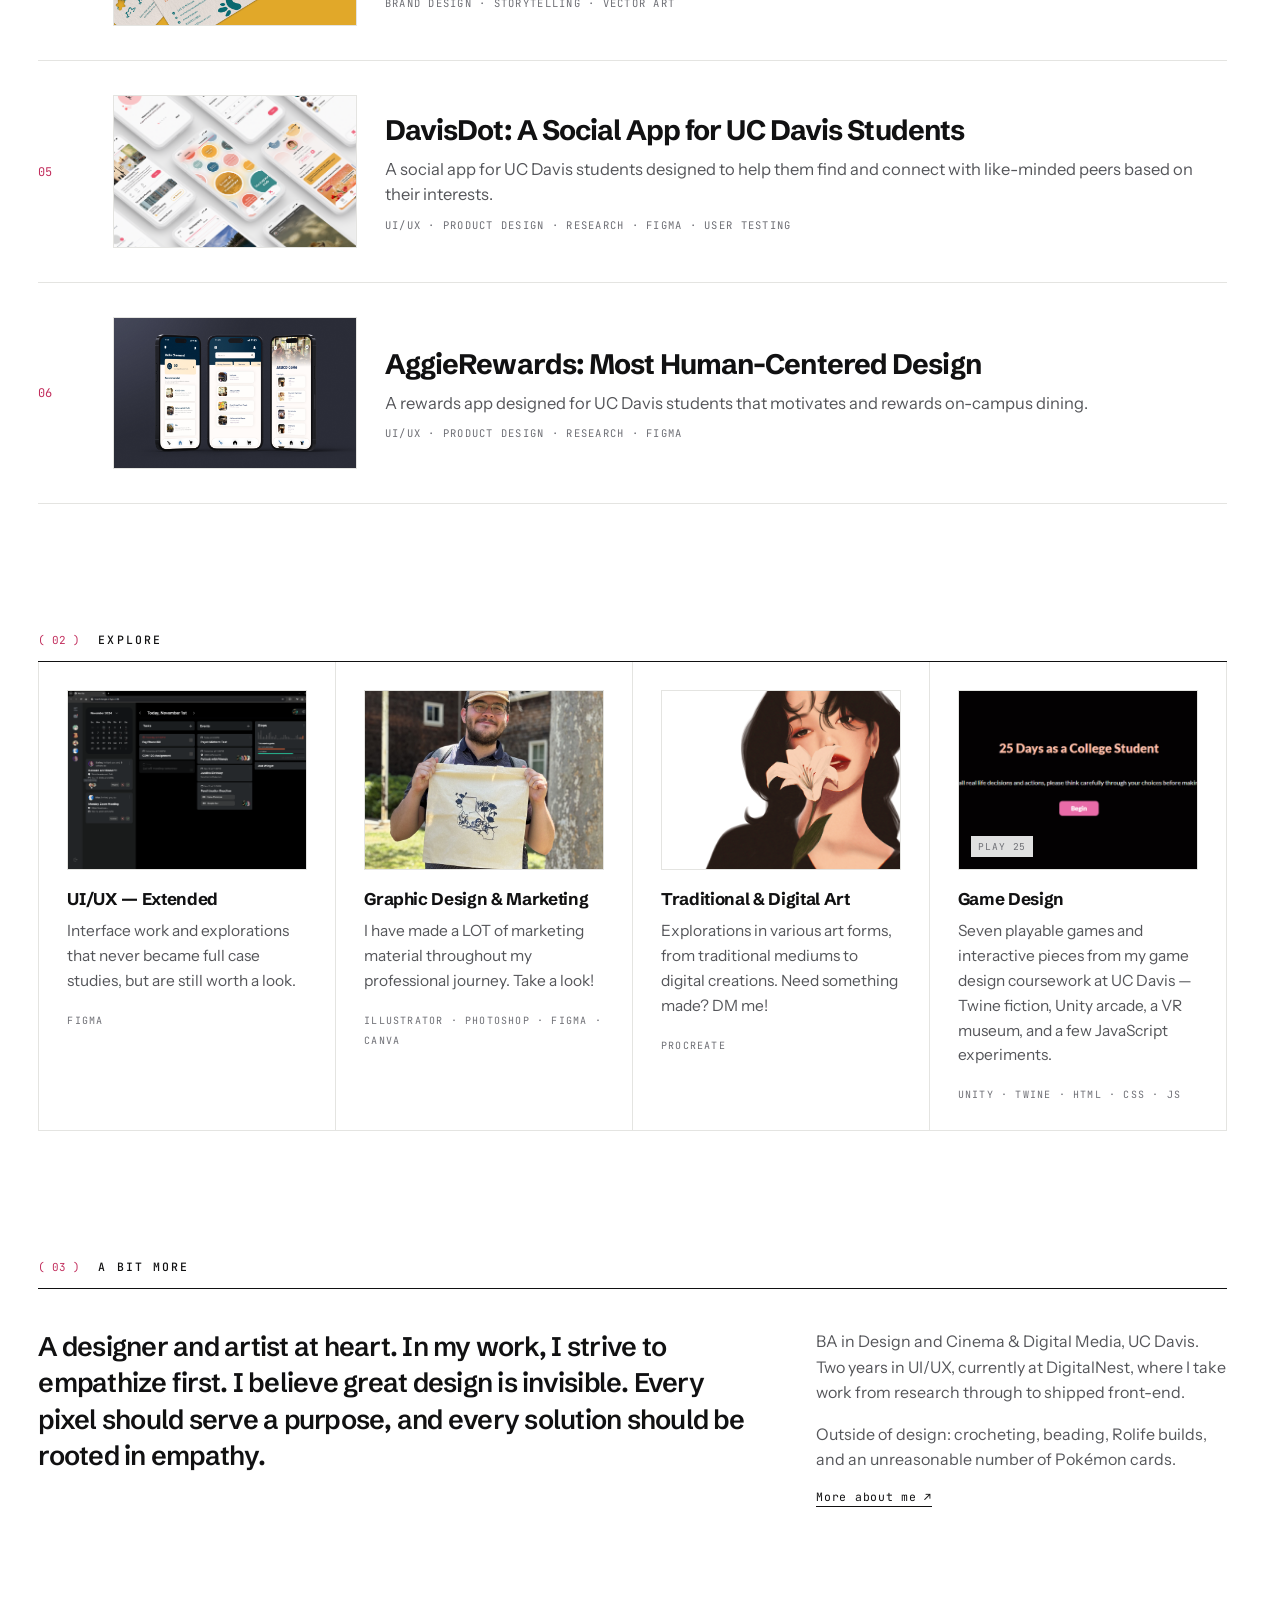
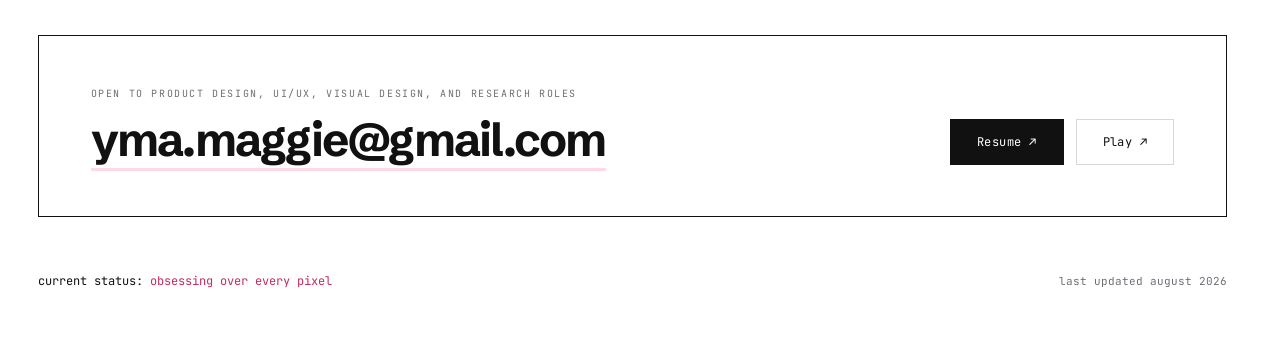
==== commit 48db8c59: "small updates" ====
--- a/index.html
+++ b/index.html
@@ -41,7 +41,7 @@
               rel="noopener noreferrer" class="link-underline">DigitalNest</a>.</p>
           <div class="btn-group" style="margin-top: 36px;">
             <a href="#work" class="btn btn-dark">See the work &#8595;</a>
-            <a href="https://drive.google.com/file/d/1y8dFgTVfzCA2EpMqbjzDbzk2G0OF7iNP/view?usp=sharing" target="_blank"
+            <a href="https://drive.google.com/file/d/1KWJtJOUvp2_ZMSPK_585A3n3DCmxIPAu/view?usp=sharing" target="_blank"
               rel="noopener noreferrer" class="btn btn-outline">Resume &#8599;</a>
           </div>
         </div>
@@ -82,7 +82,7 @@
           </div>
 
           <div class="id-card-links">
-            <a href="https://drive.google.com/file/d/1y8dFgTVfzCA2EpMqbjzDbzk2G0OF7iNP/view?usp=sharing" target="_blank"
+            <a href="https://drive.google.com/file/d/1KWJtJOUvp2_ZMSPK_585A3n3DCmxIPAu/view?usp=sharing" target="_blank"
               rel="noopener noreferrer" aria-label="Resume (PDF)">Resume &#8599;</a>
             <a href="https://www.linkedin.com/in/maggiema209/" target="_blank" rel="noopener noreferrer"
               aria-label="LinkedIn">LinkedIn &#8599;</a>
@@ -102,18 +102,17 @@
         </div>
       </div>
 
-      <a href="seledon-case-study.html" class="work-row">
+      <a href="hubbble-case-study.html" class="work-row">
         <span class="work-row-number">01</span>
-        <img src="images/seledon_thumbnail.webp" alt="Susie Seledon Literacy Fund website" class="work-row-thumb">
-        <div class="work-row-info">
-          <div class="work-row-title-line">
-            <h3 class="heading-card">Susie Seledon Web Design</h3> <span class="tag-pill">Launched</span>
-          </div>
-          <p class="work-row-desc">Built and launched a new website for the Susie Seledon Literacy Fund, a program
-            dedicated to improving literacy rates in underserved communities.</p>
-          <span class="work-row-skills">Web Design &middot; Information Architecture &middot; UI Components</span>
-        </div>
-        <span class="work-row-year">2026 &#8599;</span>
+        <img src="images/hubbble.png" alt="Hubbble app screens" class="work-row-thumb">
+        <div class="work-row-info">
+          <div class="work-row-title-line">
+            <h3 class="heading-card">Hubbble: Best Overall Design in 8 Hours</h3>
+          </div>
+          <p class="work-row-desc">A platform designed for networking, community-building, and personal growth. Three
+            designers, research to prototype in a single day.</p>
+          <span class="work-row-skills">UI/UX &middot; Product Design &middot; Research &middot; Figma</span>
+        </div>
       </a>
 
       <a href="fark-case-study.html" class="work-row">
@@ -128,11 +127,23 @@
           </p>
           <span class="work-row-skills">IA &middot; Interaction Design &middot; Design System Thinking</span>
         </div>
-        <span class="work-row-year">2026 &#8599;</span>
+      </a>
+
+      <a href="seledon-case-study.html" class="work-row">
+        <span class="work-row-number">03</span>
+        <img src="images/seledon_thumbnail.webp" alt="Susie Seledon Literacy Fund website" class="work-row-thumb">
+        <div class="work-row-info">
+          <div class="work-row-title-line">
+            <h3 class="heading-card">Susie Seledon Web Design</h3> <span class="tag-pill">Launched</span>
+          </div>
+          <p class="work-row-desc">Built and launched a new website for the Susie Seledon Literacy Fund, a program
+            dedicated to improving literacy rates in underserved communities.</p>
+          <span class="work-row-skills">Web Design &middot; Information Architecture &middot; UI Components</span>
+        </div>
       </a>
 
       <a href="meows-case-study.html" class="work-row">
-        <span class="work-row-number">03</span>
+        <span class="work-row-number">04</span>
         <img src="images/meows_thumbnail.png" alt="Meows Cat Cafe brand collateral" class="work-row-thumb">
         <div class="work-row-info">
           <div class="work-row-title-line">
@@ -142,7 +153,6 @@
             visual language that reflects the brand's mission and values.</p>
           <span class="work-row-skills">Brand Design &middot; Storytelling &middot; Vector Art</span>
         </div>
-        <span class="work-row-year">2026 &#8599;</span>
       </a>
 
       <a href="davisdot-case-study.html" class="work-row">
@@ -157,21 +167,6 @@
           <span class="work-row-skills">UI/UX &middot; Product Design &middot; Research &middot; Figma &middot; User
             Testing</span>
         </div>
-        <span class="work-row-year">2025 &#8599;</span>
-      </a>
-
-      <a href="hubbble-case-study.html" class="work-row">
-        <span class="work-row-number">04</span>
-        <img src="images/hubbble.png" alt="Hubbble app screens" class="work-row-thumb">
-        <div class="work-row-info">
-          <div class="work-row-title-line">
-            <h3 class="heading-card">Hubbble: Best Overall Design in 8 Hours</h3>
-          </div>
-          <p class="work-row-desc">A platform designed for networking, community-building, and personal growth. Three
-            designers, research to prototype in a single day.</p>
-          <span class="work-row-skills">UI/UX &middot; Product Design &middot; Research &middot; Figma</span>
-        </div>
-        <span class="work-row-year">2024 &#8599;</span>
       </a>
 
       <a href="aggierewards-case-study.html" class="work-row">
@@ -185,7 +180,6 @@
             dining.</p>
           <span class="work-row-skills">UI/UX &middot; Product Design &middot; Research &middot; Figma</span>
         </div>
-        <span class="work-row-year">2023 &#8599;</span>
       </a>
 
     </section>
@@ -285,7 +279,7 @@
             style="font-size: clamp(26px, 3.6vw, 52px); line-height: 1.05;">yma.maggie@gmail.com</a>
         </div>
         <div class="btn-group">
-          <a href="https://drive.google.com/file/d/1y8dFgTVfzCA2EpMqbjzDbzk2G0OF7iNP/view?usp=sharing" target="_blank"
+          <a href="https://drive.google.com/file/d/1KWJtJOUvp2_ZMSPK_585A3n3DCmxIPAu/view?usp=sharing" target="_blank"
             rel="noopener noreferrer" class="btn btn-dark">Resume &#8599;</a>
           <a href="play.html" class="btn btn-outline">Play &#8599;</a>
         </div>
--- a/css/styles.css
+++ b/css/styles.css
@@ -1005,7 +1005,7 @@
   font-size: 16.5px;
   line-height: 1.55;
   color: var(--color-body);
-  max-width: 56ch;
+  max-width: 80ch;
 }
 
 .work-row-skills {
@@ -1016,12 +1016,6 @@
   color: var(--color-muted);
 }
 
-.work-row-year {
-  font-family: var(--font-mono);
-  font-size: 12px;
-  color: var(--color-body);
-  white-space: nowrap;
-}
 
 /* Mobile vertical stack for Work rows */
 @media (max-width: 640px) {
